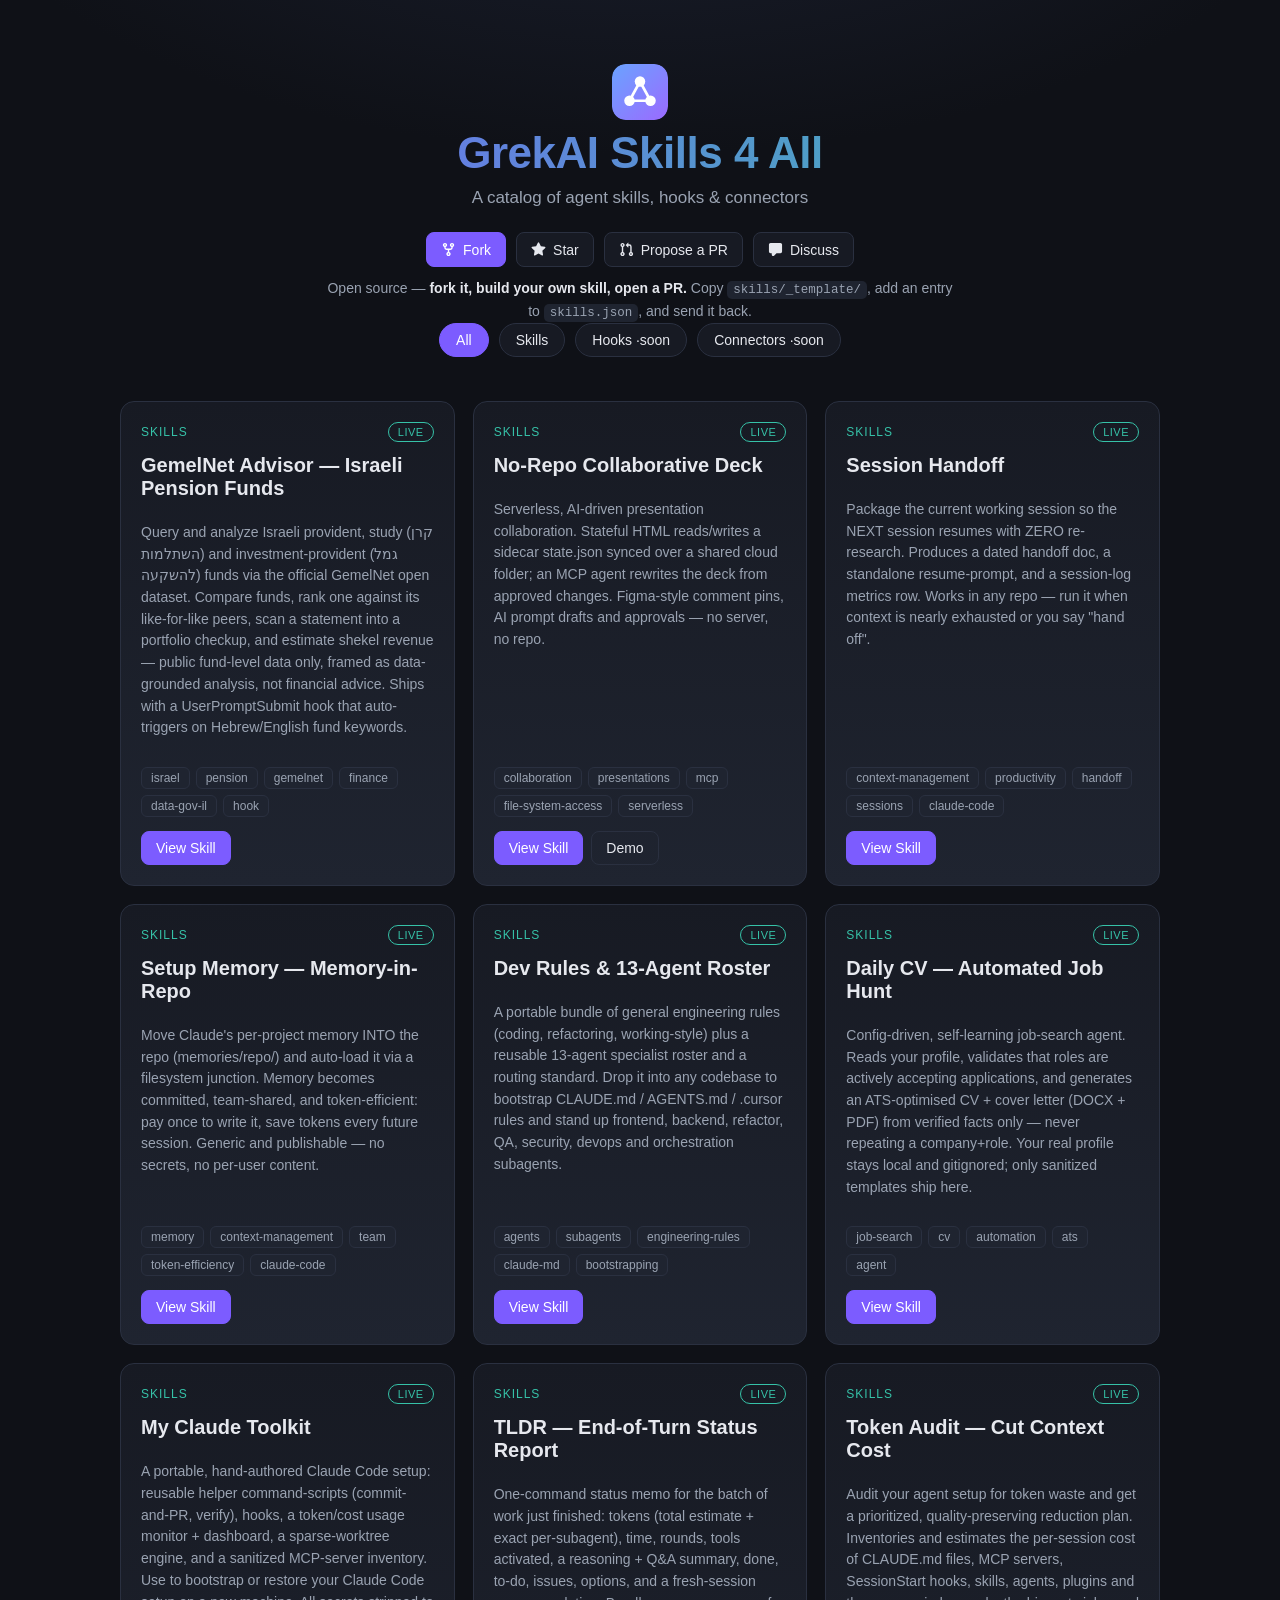
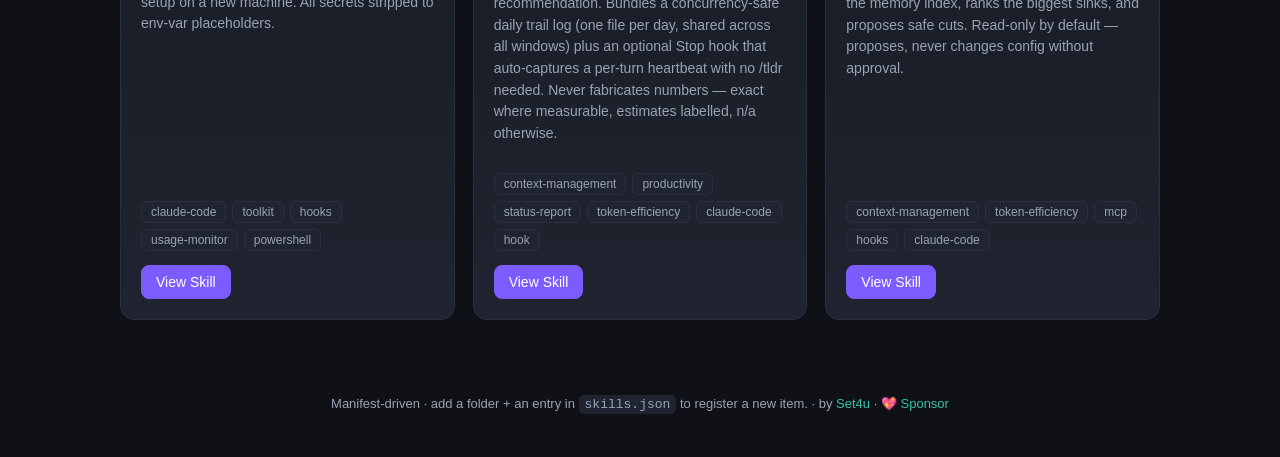
==== index.html @ 6058bbba "Make entire skill cards clickable, not just the button Co-Authored-By: Claude Opus 4.8 <noreply@anth" ====
<!DOCTYPE html>
<html lang="en">
<head>
  <meta charset="UTF-8" />
  <meta name="viewport" content="width=device-width, initial-scale=1.0" />
  <title>GrekAI Skills 4 All</title>
  <meta name="description" content="A catalog of agent skills, hooks & connectors." />
  <link rel="icon" href="./logo.svg" type="image/svg+xml" />
  <link rel="stylesheet" href="./assets/style.css" />
</head>
<body>
  <header class="hero">
    <img class="hero-logo" src="./logo.svg" alt="" width="56" height="56" />
    <h1 id="site-title">GrekAI Skills 4 All</h1>
    <p id="site-tagline" class="tagline">A catalog of agent skills, hooks &amp; connectors</p>
    <div id="community" class="community community--hero"></div>
    <p class="contribute">
      Open source — <strong>fork it, build your own skill, open a PR.</strong>
      Copy <code>skills/_template/</code>, add an entry to <code>skills.json</code>, and send it back.
    </p>
    <nav id="filters" class="filters" aria-label="Categories"></nav>
  </header>

  <main>
    <section id="catalog" class="catalog" aria-live="polite"></section>
    <p id="empty" class="empty" hidden>No items in this category yet.</p>
  </main>

  <footer class="footer">
    <span>Manifest-driven &middot; add a folder + an entry in <code>skills.json</code> to register a new item. &middot; by <a href="https://set4u.biz" target="_blank" rel="noopener">Set4u</a> &middot; <a href="https://set4u.biz" target="_blank" rel="noopener">💖 Sponsor</a></span>
  </footer>

  <script>
    const state = { items: [], categories: [], active: "all" };

    function esc(s) {
      return String(s).replace(/[&<>"']/g, (c) =>
        ({ "&": "&amp;", "<": "&lt;", ">": "&gt;", '"': "&quot;", "'": "&#39;" }[c]));
    }

    // GitHub octicons (16x16) for the contribute actions.
    const ICONS = {
      star: "M8 .25a.75.75 0 0 1 .673.418l1.882 3.815 4.21.612a.75.75 0 0 1 .416 1.279l-3.046 2.97.719 4.192a.751.751 0 0 1-1.088.791L8 12.347l-3.766 1.98a.75.75 0 0 1-1.088-.79l.72-4.194L.818 6.374a.75.75 0 0 1 .416-1.28l4.21-.611L7.327.668A.75.75 0 0 1 8 .25Z",
      fork: "M5 5.372v.878c0 .414.336.75.75.75h4.5a.75.75 0 0 0 .75-.75v-.878a2.25 2.25 0 1 1 1.5 0v.878a2.25 2.25 0 0 1-2.25 2.25h-1.5v2.128a2.251 2.251 0 1 1-1.5 0V8.5h-1.5A2.25 2.25 0 0 1 3.5 6.25v-.878a2.25 2.25 0 1 1 1.5 0ZM5 3.25a.75.75 0 1 0-1.5 0 .75.75 0 0 0 1.5 0Zm6.75.75a.75.75 0 1 0 0-1.5.75.75 0 0 0 0 1.5Zm-3 8.75a.75.75 0 1 0-1.5 0 .75.75 0 0 0 1.5 0Z",
      pr: "M1.5 3.25a2.25 2.25 0 1 1 3 2.122v5.256a2.251 2.251 0 1 1-1.5 0V5.372A2.25 2.25 0 0 1 1.5 3.25Zm5.677-.177L9.573.677A.25.25 0 0 1 10 .854V2.5h1A2.5 2.5 0 0 1 13.5 5v5.628a2.251 2.251 0 1 1-1.5 0V5a1 1 0 0 0-1-1h-1v1.646a.25.25 0 0 1-.427.177L7.177 3.427a.25.25 0 0 1 0-.354ZM3.75 2.5a.75.75 0 1 0 0 1.5.75.75 0 0 0 0-1.5Zm0 9.5a.75.75 0 1 0 0 1.5.75.75 0 0 0 0-1.5Zm8.25.75a.75.75 0 1 0 1.5 0 .75.75 0 0 0-1.5 0Z",
      comment: "M1 2.75C1 1.784 1.784 1 2.75 1h10.5c.966 0 1.75.784 1.75 1.75v7.5A1.75 1.75 0 0 1 13.25 12H9.06l-2.573 2.573a1.458 1.458 0 0 1-2.487-1.03V12H2.75A1.75 1.75 0 0 1 1 10.25Z"
    };
    function ghbtn(href, label, icon, accent) {
      const svg = '<svg viewBox="0 0 16 16" aria-hidden="true"><path d="' + ICONS[icon] + '"/></svg>';
      return '<a class="ghbtn' + (accent ? " ghbtn--accent" : "") + '" href="' + esc(href) +
        '" target="_blank" rel="noopener">' + svg + esc(label) + "</a>";
    }

    function renderCommunity(site) {
      const repo = (site && site.repo) || "https://github.com/Kaidanov/grekai-skills-4all";
      document.getElementById("community").innerHTML = [
        ghbtn(repo + "/fork", "Fork", "fork", true),
        ghbtn(repo, "Star", "star", false),
        ghbtn(repo + "/compare", "Propose a PR", "pr", false),
        ghbtn(repo + "/issues", "Discuss", "comment", false)
      ].join("");
    }

    async function load() {
      const res = await fetch("./skills.json", { cache: "no-cache" });
      const data = await res.json();
      if (data.site) {
        document.getElementById("site-title").textContent = data.site.title || "Catalog";
        document.getElementById("site-tagline").textContent = data.site.tagline || "";
        document.title = data.site.title || document.title;
      }
      renderCommunity(data.site);
      state.categories = data.categories || [];
      state.items = data.items || [];
      renderFilters();
      render();
    }

    function renderFilters() {
      const nav = document.getElementById("filters");
      const cats = [{ id: "all", label: "All" }, ...state.categories];
      nav.innerHTML = "";
      for (const c of cats) {
        const btn = document.createElement("button");
        btn.className = "chip" + (c.id === state.active ? " chip--active" : "");
        btn.textContent = c.label + (c.comingSoon ? " ·soon" : "");
        btn.onclick = () => { state.active = c.id; renderFilters(); render(); };
        nav.appendChild(btn);
      }
    }

    function render() {
      const catalog = document.getElementById("catalog");
      const empty = document.getElementById("empty");
      const items = state.active === "all"
        ? state.items
        : state.items.filter(i => i.category === state.active);
      catalog.innerHTML = "";
      empty.hidden = items.length !== 0;
      for (const item of items) {
        catalog.appendChild(card(item));
      }
    }

    function card(item) {
      const el = document.createElement("article");
      el.className = "card";
      const detailHref = `./skill?id=${encodeURIComponent(item.id)}`;
      // The whole card is a click target; inner links/buttons keep their own behavior.
      el.tabIndex = 0;
      el.setAttribute("role", "link");
      el.setAttribute("aria-label", item.title);
      const go = (ev) => {
        if (ev.target.closest("a, button")) return; // let real links handle themselves
        window.location.href = detailHref;
      };
      el.addEventListener("click", go);
      el.addEventListener("keydown", (ev) => {
        if (ev.key === "Enter" || ev.key === " ") { ev.preventDefault(); window.location.href = detailHref; }
      });
      const tags = (item.tags || []).map(t => `<span class="tag">${t}</span>`).join("");
      // Primary CTA opens the skill's own page; demo (if any) is a secondary link.
      const links = [`<a class="btn" href="${detailHref}">View skill</a>`];
      if (item.links && item.links.demo) {
        links.push(`<a class="btn btn--ghost" href="${item.links.demo}">Demo</a>`);
      }
      const status = item.status ? `<span class="status status--${item.status}">${item.status}</span>` : "";
      el.innerHTML = `
        <div class="card__top">
          <span class="card__cat">${item.category}</span>
          ${status}
        </div>
        <h2 class="card__title"><a class="card__titlelink" href="${detailHref}">${item.title}</a></h2>
        <p class="card__desc">${item.description || ""}</p>
        <div class="tags">${tags}</div>
        <div class="card__links">${links.join("")}</div>`;
      return el;
    }

    load().catch(err => {
      document.getElementById("catalog").innerHTML =
        `<p class="empty">Failed to load catalog: ${err.message}</p>`;
    });
  </script>
</body>
</html>
---- assets/style.css ----
:root {
  --bg: #0f1117;
  --panel: #171a23;
  --panel-2: #1f2430;
  --text: #e6e8ee;
  --muted: #9aa3b2;
  --accent: #7c5cff;
  --accent-2: #36c2a8;
  --border: #2a3040;
  --radius: 14px;
}

* { box-sizing: border-box; }

body {
  margin: 0;
  font-family: -apple-system, BlinkMacSystemFont, "Segoe UI", Roboto, Helvetica, Arial, sans-serif;
  background: radial-gradient(1200px 600px at 50% -10%, #1b2030 0%, var(--bg) 60%);
  color: var(--text);
  min-height: 100vh;
}

.hero {
  text-align: center;
  padding: 64px 20px 28px;
}
.hero h1 {
  margin: 0;
  font-size: clamp(28px, 5vw, 44px);
  letter-spacing: -0.5px;
  background: linear-gradient(90deg, var(--accent), var(--accent-2));
  -webkit-background-clip: text;
  background-clip: text;
  color: transparent;
}
.tagline { color: var(--muted); margin: 10px 0 24px; font-size: 17px; }

.filters { display: flex; gap: 10px; justify-content: center; flex-wrap: wrap; }
.chip {
  background: var(--panel);
  color: var(--text);
  border: 1px solid var(--border);
  padding: 8px 16px;
  border-radius: 999px;
  cursor: pointer;
  font-size: 14px;
  transition: all .15s ease;
}
.chip:hover { border-color: var(--accent); }
.chip--active { background: var(--accent); border-color: var(--accent); color: #fff; }

main { max-width: 1080px; margin: 0 auto; padding: 16px 20px 48px; }

.catalog {
  display: grid;
  grid-template-columns: repeat(auto-fill, minmax(300px, 1fr));
  gap: 18px;
}

.card {
  background: linear-gradient(180deg, var(--panel) 0%, var(--panel-2) 100%);
  border: 1px solid var(--border);
  border-radius: var(--radius);
  padding: 20px;
  display: flex;
  flex-direction: column;
  transition: transform .15s ease, border-color .15s ease;
  cursor: pointer;
}
.card:hover { transform: translateY(-3px); border-color: var(--accent); }
.card:focus-visible { outline: 2px solid var(--accent); outline-offset: 2px; }

.card__top { display: flex; justify-content: space-between; align-items: center; margin-bottom: 8px; }
.card__cat { font-size: 12px; text-transform: uppercase; letter-spacing: 1px; color: var(--accent-2); }
.card__title { font-size: 20px; margin: 4px 0 8px; }
.card__desc { color: var(--muted); font-size: 14px; line-height: 1.55; flex: 1; }

.status {
  font-size: 11px; text-transform: uppercase; letter-spacing: .5px;
  padding: 3px 9px; border-radius: 999px; border: 1px solid var(--border);
}
.status--live { color: var(--accent-2); border-color: var(--accent-2); }

.tags { display: flex; flex-wrap: wrap; gap: 6px; margin: 14px 0; }
.tag { font-size: 12px; color: var(--muted); background: var(--panel-2); border: 1px solid var(--border); padding: 3px 9px; border-radius: 6px; }

.card__titlelink { color: inherit; text-decoration: none; }
.card__titlelink:hover { color: var(--accent); }

.card__links { display: flex; gap: 8px; flex-wrap: wrap; }
.btn {
  text-decoration: none; text-transform: capitalize;
  background: var(--accent); color: #fff;
  padding: 8px 14px; border-radius: 8px; font-size: 14px;
  border: 1px solid var(--accent);
  transition: opacity .15s ease, border-color .15s ease, background .15s ease;
}
.btn:hover { opacity: .88; }
.btn--ghost {
  background: transparent; color: var(--text); border-color: var(--border);
}
.btn--ghost:hover { border-color: var(--accent); opacity: 1; }

/* ---------- Contribute / community bar ---------- */
.community { display: flex; align-items: center; gap: 10px; flex-wrap: wrap; margin: 4px 0 2px; }
.community--hero { justify-content: center; margin: 20px auto 10px; }
.community__label {
  font-size: 11px; text-transform: uppercase; letter-spacing: 1px; color: var(--muted);
}
.ghrow { display: flex; gap: 10px; flex-wrap: wrap; }
.ghbtn {
  display: inline-flex; align-items: center; gap: 7px;
  text-decoration: none; font-size: 14px; line-height: 1;
  background: var(--panel); color: var(--text);
  border: 1px solid var(--border); padding: 9px 14px; border-radius: 8px;
  transition: border-color .15s ease, transform .15s ease, background .15s ease;
}
.ghbtn:hover { border-color: var(--accent); transform: translateY(-1px); }
.ghbtn svg { width: 15px; height: 15px; fill: currentColor; flex: none; }
.ghbtn--accent { background: var(--accent); border-color: var(--accent); color: #fff; }
.ghbtn--accent:hover { border-color: var(--accent); opacity: .9; }

.contribute { text-align: center; color: var(--muted); font-size: 14px; margin: 4px auto 0; max-width: 640px; line-height: 1.6; }
.contribute strong { color: var(--text); }
.contribute code { background: var(--panel-2); padding: 2px 6px; border-radius: 5px; font-size: 12.5px; }

.empty { text-align: center; color: var(--muted); padding: 40px; }

.footer { text-align: center; color: var(--muted); font-size: 13px; padding: 28px 20px 48px; }
.footer code { background: var(--panel-2); padding: 2px 6px; border-radius: 5px; }
.footer a { color: var(--accent-2); text-decoration: none; }
.footer a:hover { text-decoration: underline; }

/* ---------- Skill detail page ---------- */
.hero--detail { padding: 40px 20px 20px; position: relative; }
.hero--detail h1 { font-size: clamp(26px, 4.5vw, 40px); }
.back {
  display: inline-block; color: var(--muted); text-decoration: none;
  font-size: 14px; margin-bottom: 14px;
}
.back:hover { color: var(--accent); }

.detail { max-width: 880px; }
.detail__meta { display: flex; align-items: center; gap: 12px; margin-bottom: 6px; }
.detail__desc { color: var(--text); font-size: 16px; line-height: 1.6; margin: 6px 0 14px; }
.detail__actions { display: flex; gap: 10px; flex-wrap: wrap; margin: 18px 0 8px; }

.panel {
  background: var(--panel);
  border: 1px solid var(--border);
  border-radius: var(--radius);
  padding: 20px 22px;
  margin-top: 22px;
}
.panel > h2 {
  margin: 0 0 12px; font-size: 18px;
  display: flex; align-items: center; gap: 8px;
}
.panel__hint { color: var(--muted); font-size: 14px; margin: 0 0 12px; }
.panel__usage { color: var(--text); font-size: 15px; line-height: 1.65; }
.panel__usage p { margin: 0 0 10px; }

.codeblock { position: relative; }
.codeblock pre {
  background: #0b0e15; border: 1px solid var(--border); border-radius: 10px;
  padding: 16px 18px; overflow-x: auto; margin: 0;
}
.codeblock code {
  font-family: "SF Mono", ui-monospace, "Cascadia Code", Menlo, Consolas, monospace;
  font-size: 13.5px; color: #d6e0ff; white-space: pre;
}
.copy {
  position: absolute; top: 10px; right: 10px;
  background: var(--panel-2); color: var(--text);
  border: 1px solid var(--border); border-radius: 7px;
  padding: 5px 11px; font-size: 12px; cursor: pointer;
  transition: all .15s ease; z-index: 2;
}
.copy:hover { border-color: var(--accent); }
.copy.copied { color: var(--accent-2); border-color: var(--accent-2); }

.alt { margin-top: 14px; }
.alt > summary {
  cursor: pointer; color: var(--muted); font-size: 14px; margin-bottom: 10px;
  list-style: none;
}
.alt > summary:hover { color: var(--accent); }
.alt > summary::before { content: "▸ "; }
.alt[open] > summary::before { content: "▾ "; }

/* ---------- Rendered markdown ---------- */
.markdown { color: var(--text); font-size: 15px; line-height: 1.7; overflow-wrap: anywhere; }
.markdown h1, .markdown h2, .markdown h3, .markdown h4 {
  line-height: 1.3; margin: 1.4em 0 .5em;
}
.markdown h1 { font-size: 26px; }
.markdown h2 { font-size: 21px; border-bottom: 1px solid var(--border); padding-bottom: .3em; }
.markdown h3 { font-size: 17px; }
.markdown p { margin: 0 0 1em; }
.markdown a { color: var(--accent-2); text-decoration: none; }
.markdown a:hover { text-decoration: underline; }
.markdown ul, .markdown ol { padding-left: 1.4em; margin: 0 0 1em; }
.markdown li { margin: .3em 0; }
.markdown code {
  background: var(--panel-2); border: 1px solid var(--border);
  padding: 1px 6px; border-radius: 5px; font-size: 13px;
  font-family: "SF Mono", ui-monospace, "Cascadia Code", Menlo, Consolas, monospace;
}
.markdown pre {
  background: #0b0e15; border: 1px solid var(--border); border-radius: 10px;
  padding: 16px 18px; overflow-x: auto;
}
.markdown pre code { background: none; border: none; padding: 0; color: #d6e0ff; }
.markdown blockquote {
  border-left: 3px solid var(--accent); margin: 0 0 1em; padding: .2em 1em;
  color: var(--muted); background: var(--panel-2); border-radius: 0 8px 8px 0;
}
.markdown img { max-width: 100%; height: auto; border-radius: 8px; }
.markdown table {
  border-collapse: collapse; width: 100%; margin: 0 0 1em; font-size: 14px; display: block; overflow-x: auto;
}
.markdown th, .markdown td { border: 1px solid var(--border); padding: 8px 12px; text-align: left; }
.markdown th { background: var(--panel-2); }
.markdown hr { border: none; border-top: 1px solid var(--border); margin: 1.6em 0; }

.hero-logo{display:block;margin:0 auto 8px;border-radius:14px}
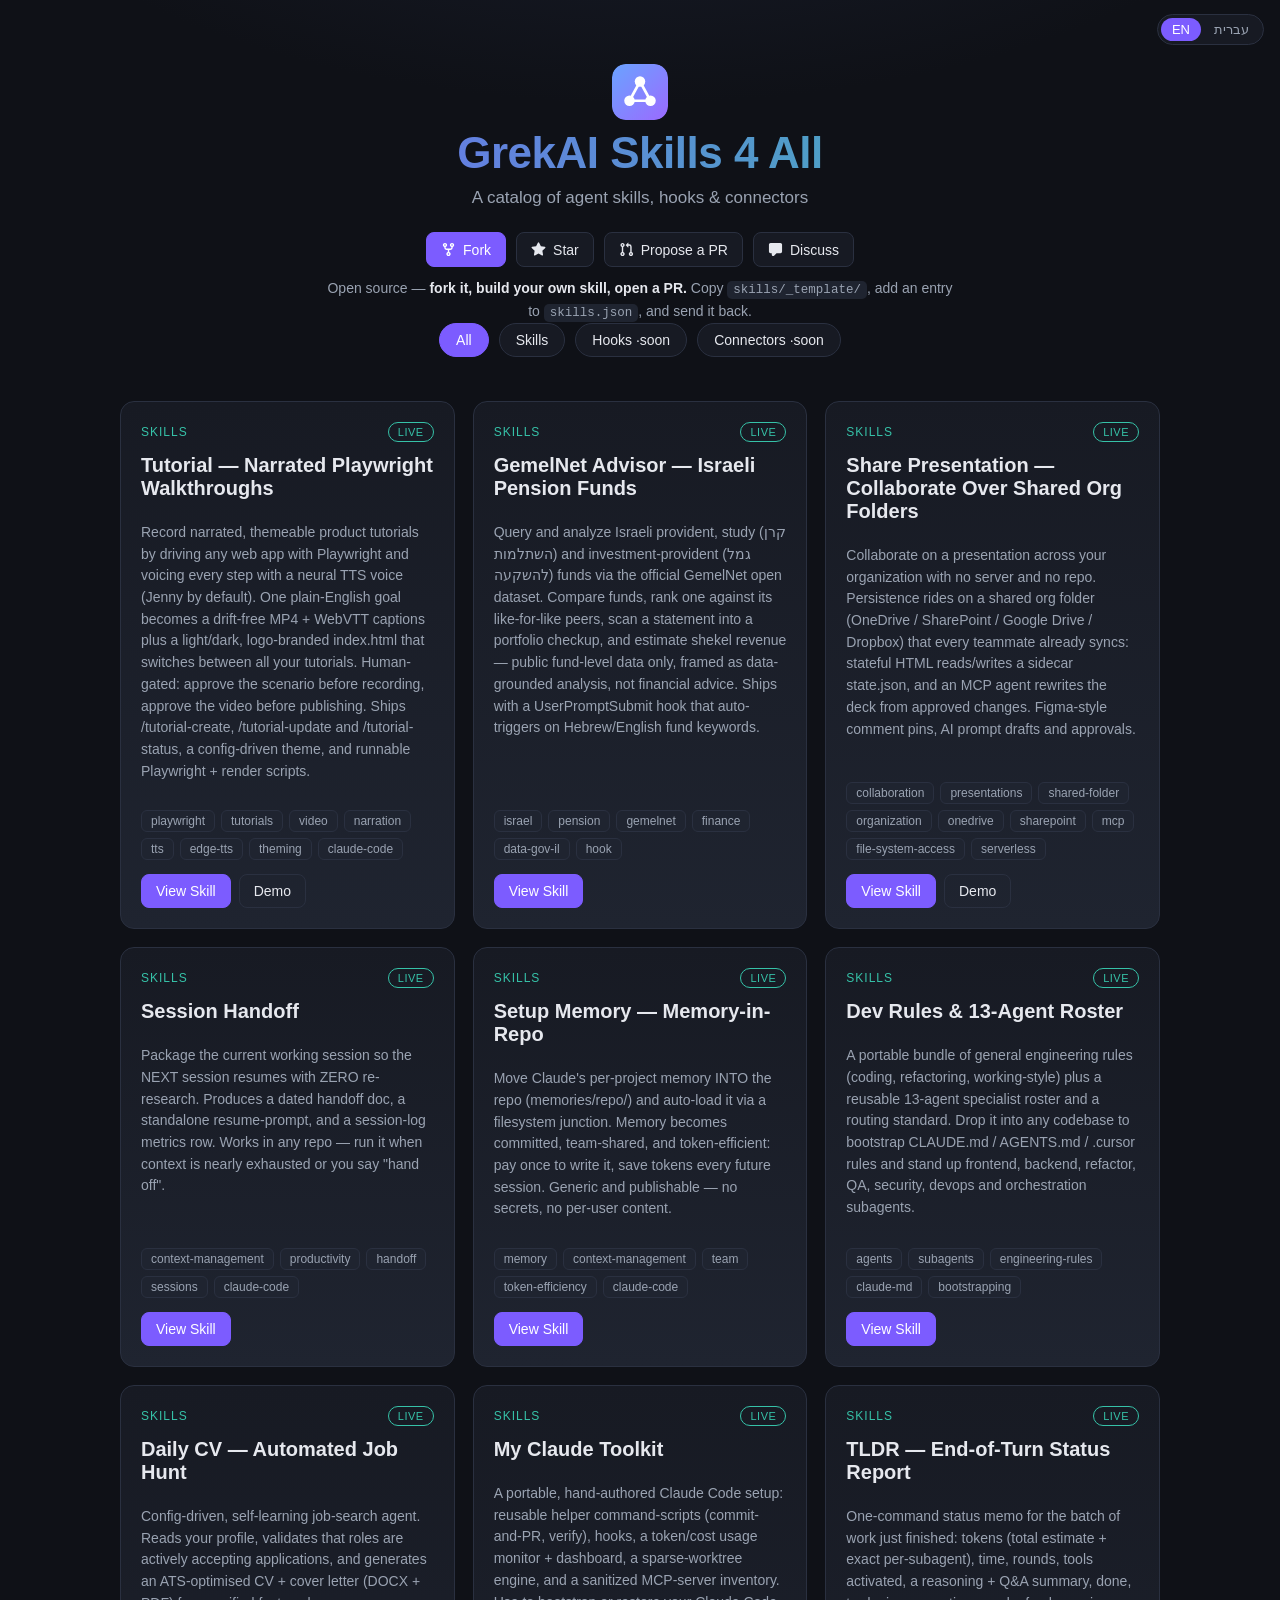
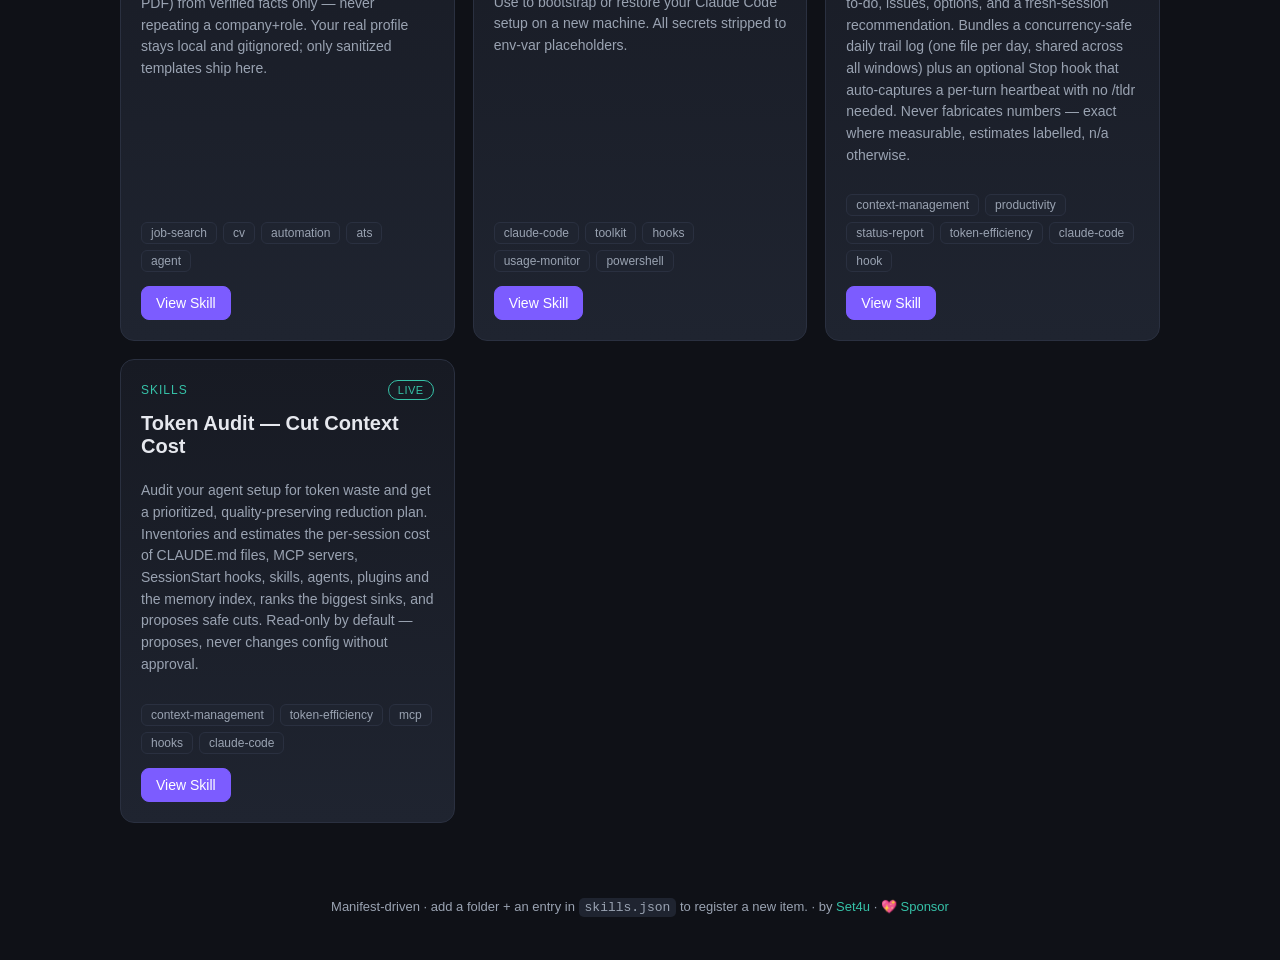
==== commit 40c0c933: "Add EN/HE language support (RTL) and mobile responsiveness - New assets/i18n.js: shared EN/HE dictio" ====
--- a/index.html
+++ b/index.html
@@ -7,14 +7,26 @@
   <meta name="description" content="A catalog of agent skills, hooks & connectors." />
   <link rel="icon" href="./logo.svg" type="image/svg+xml" />
   <link rel="stylesheet" href="./assets/style.css" />
+  <script>
+    // Set direction before paint to avoid an RTL flash.
+    (function () {
+      try {
+        var l = localStorage.getItem("lang") === "he" ? "he" : "en";
+        document.documentElement.lang = l;
+        document.documentElement.dir = l === "he" ? "rtl" : "ltr";
+      } catch (e) {}
+    })();
+  </script>
+  <script src="./assets/i18n.js"></script>
 </head>
 <body>
   <header class="hero">
+    <div id="lang-switch" class="langswitch" aria-label="Language"></div>
     <img class="hero-logo" src="./logo.svg" alt="" width="56" height="56" />
     <h1 id="site-title">GrekAI Skills 4 All</h1>
     <p id="site-tagline" class="tagline">A catalog of agent skills, hooks &amp; connectors</p>
     <div id="community" class="community community--hero"></div>
-    <p class="contribute">
+    <p class="contribute" data-i18n-html="contributeHtml">
       Open source — <strong>fork it, build your own skill, open a PR.</strong>
       Copy <code>skills/_template/</code>, add an entry to <code>skills.json</code>, and send it back.
     </p>
@@ -23,11 +35,11 @@
 
   <main>
     <section id="catalog" class="catalog" aria-live="polite"></section>
-    <p id="empty" class="empty" hidden>No items in this category yet.</p>
+    <p id="empty" class="empty" hidden data-i18n="emptyCat">No items in this category yet.</p>
   </main>
 
   <footer class="footer">
-    <span>Manifest-driven &middot; add a folder + an entry in <code>skills.json</code> to register a new item. &middot; by <a href="https://set4u.biz" target="_blank" rel="noopener">Set4u</a> &middot; <a href="https://set4u.biz" target="_blank" rel="noopener">💖 Sponsor</a></span>
+    <span data-i18n-html="footerCatalogHtml">Manifest-driven &middot; add a folder + an entry in <code>skills.json</code> to register a new item. &middot; by <a href="https://set4u.biz" target="_blank" rel="noopener">Set4u</a> &middot; <a href="https://set4u.biz" target="_blank" rel="noopener">💖 Sponsor</a></span>
   </footer>
 
   <script>
@@ -54,10 +66,10 @@
     function renderCommunity(site) {
       const repo = (site && site.repo) || "https://github.com/Kaidanov/grekai-skills-4all";
       document.getElementById("community").innerHTML = [
-        ghbtn(repo + "/fork", "Fork", "fork", true),
-        ghbtn(repo, "Star", "star", false),
-        ghbtn(repo + "/compare", "Propose a PR", "pr", false),
-        ghbtn(repo + "/issues", "Discuss", "comment", false)
+        ghbtn(repo + "/fork", I18N.t("fork"), "fork", true),
+        ghbtn(repo, I18N.t("star"), "star", false),
+        ghbtn(repo + "/compare", I18N.t("proposePr"), "pr", false),
+        ghbtn(repo + "/issues", I18N.t("discuss"), "comment", false)
       ].join("");
     }
 
@@ -66,7 +78,7 @@
       const data = await res.json();
       if (data.site) {
         document.getElementById("site-title").textContent = data.site.title || "Catalog";
-        document.getElementById("site-tagline").textContent = data.site.tagline || "";
+        document.getElementById("site-tagline").textContent = I18N.loc(data.site, "tagline");
         document.title = data.site.title || document.title;
       }
       renderCommunity(data.site);
@@ -78,12 +90,13 @@
 
     function renderFilters() {
       const nav = document.getElementById("filters");
-      const cats = [{ id: "all", label: "All" }, ...state.categories];
+      const cats = [{ id: "all", label: I18N.t("filterAll") }, ...state.categories];
       nav.innerHTML = "";
       for (const c of cats) {
         const btn = document.createElement("button");
         btn.className = "chip" + (c.id === state.active ? " chip--active" : "");
-        btn.textContent = c.label + (c.comingSoon ? " ·soon" : "");
+        const label = c.id === "all" ? c.label : I18N.loc(c, "label");
+        btn.textContent = label + (c.comingSoon ? " ·" + I18N.t("soonSuffix") : "");
         btn.onclick = () => { state.active = c.id; renderFilters(); render(); };
         nav.appendChild(btn);
       }
@@ -106,10 +119,12 @@
       const el = document.createElement("article");
       el.className = "card";
       const detailHref = `./skill?id=${encodeURIComponent(item.id)}`;
+      const title = I18N.loc(item, "title");
+      const desc = I18N.loc(item, "description");
       // The whole card is a click target; inner links/buttons keep their own behavior.
       el.tabIndex = 0;
       el.setAttribute("role", "link");
-      el.setAttribute("aria-label", item.title);
+      el.setAttribute("aria-label", title);
       const go = (ev) => {
         if (ev.target.closest("a, button")) return; // let real links handle themselves
         window.location.href = detailHref;
@@ -120,9 +135,9 @@
       });
       const tags = (item.tags || []).map(t => `<span class="tag">${t}</span>`).join("");
       // Primary CTA opens the skill's own page; demo (if any) is a secondary link.
-      const links = [`<a class="btn" href="${detailHref}">View skill</a>`];
+      const links = [`<a class="btn" href="${detailHref}">${I18N.t("viewSkill")}</a>`];
       if (item.links && item.links.demo) {
-        links.push(`<a class="btn btn--ghost" href="${item.links.demo}">Demo</a>`);
+        links.push(`<a class="btn btn--ghost" href="${item.links.demo}">${I18N.t("demo")}</a>`);
       }
       const status = item.status ? `<span class="status status--${item.status}">${item.status}</span>` : "";
       el.innerHTML = `
@@ -130,8 +145,8 @@
           <span class="card__cat">${item.category}</span>
           ${status}
         </div>
-        <h2 class="card__title"><a class="card__titlelink" href="${detailHref}">${item.title}</a></h2>
-        <p class="card__desc">${item.description || ""}</p>
+        <h2 class="card__title"><a class="card__titlelink" href="${detailHref}">${title}</a></h2>
+        <p class="card__desc">${desc}</p>
         <div class="tags">${tags}</div>
         <div class="card__links">${links.join("")}</div>`;
       return el;
--- a/assets/style.css
+++ b/assets/style.css
@@ -23,6 +23,7 @@
 .hero {
   text-align: center;
   padding: 64px 20px 28px;
+  position: relative;
 }
 .hero h1 {
   margin: 0;
@@ -53,7 +54,8 @@
 
 .catalog {
   display: grid;
-  grid-template-columns: repeat(auto-fill, minmax(300px, 1fr));
+  /* min(280px, 100%) keeps cards from overflowing narrow phones */
+  grid-template-columns: repeat(auto-fill, minmax(min(280px, 100%), 1fr));
   gap: 18px;
 }
 
@@ -170,7 +172,7 @@
   font-size: 13.5px; color: #d6e0ff; white-space: pre;
 }
 .copy {
-  position: absolute; top: 10px; right: 10px;
+  position: absolute; top: 10px; inset-inline-end: 10px;
   background: var(--panel-2); color: var(--text);
   border: 1px solid var(--border); border-radius: 7px;
   padding: 5px 11px; font-size: 12px; cursor: pointer;
@@ -224,3 +226,60 @@
 .markdown hr { border: none; border-top: 1px solid var(--border); margin: 1.6em 0; }
 
 .hero-logo{display:block;margin:0 auto 8px;border-radius:14px}
+
+/* ---------- Language switch ---------- */
+.langswitch {
+  position: absolute; top: 14px; inset-inline-end: 16px;
+  display: inline-flex; gap: 2px; z-index: 5;
+  background: var(--panel); border: 1px solid var(--border);
+  border-radius: 999px; padding: 3px;
+}
+.langbtn {
+  background: transparent; color: var(--muted); border: none;
+  border-radius: 999px; padding: 5px 11px; font-size: 13px; line-height: 1;
+  cursor: pointer; transition: background .15s ease, color .15s ease;
+}
+.langbtn:hover { color: var(--text); }
+.langbtn--active { background: var(--accent); color: #fff; }
+
+/* ---------- RTL (Hebrew) ---------- */
+[dir="rtl"] .markdown { text-align: right; }
+[dir="rtl"] .markdown ul, [dir="rtl"] .markdown ol { padding-left: 0; padding-right: 1.4em; }
+[dir="rtl"] .markdown blockquote {
+  border-left: none; border-right: 3px solid var(--accent);
+  border-radius: 8px 0 0 8px;
+}
+[dir="rtl"] .markdown th, [dir="rtl"] .markdown td { text-align: right; }
+/* Code / commands stay left-to-right regardless of UI direction */
+[dir="rtl"] .codeblock pre, [dir="rtl"] .markdown pre { direction: ltr; text-align: left; }
+[dir="rtl"] .codeblock code, [dir="rtl"] .markdown code { unicode-bidi: isolate; }
+
+/* ---------- Responsive ---------- */
+@media (max-width: 720px) {
+  .hero { padding: 54px 16px 22px; }
+  .hero--detail { padding: 30px 16px 16px; }
+  main { padding: 14px 16px 40px; }
+}
+@media (max-width: 560px) {
+  .hero { padding: 56px 14px 18px; }
+  .tagline { font-size: 15px; margin: 8px 0 18px; }
+  .catalog { grid-template-columns: 1fr; gap: 14px; }
+  .card { padding: 16px; }
+  .panel { padding: 16px; margin-top: 16px; }
+  .contribute { font-size: 13px; }
+  .community--hero { gap: 8px; margin: 16px auto 8px; }
+  .ghbtn { padding: 8px 12px; font-size: 13px; }
+  .chip { padding: 7px 14px; }
+  /* Comfortable tap targets, full-width primary actions */
+  .card__links .btn, .detail__actions .btn { flex: 1 1 auto; text-align: center; padding: 10px 14px; }
+  .markdown { font-size: 14.5px; }
+  .markdown h1 { font-size: 22px; }
+  .markdown h2 { font-size: 19px; }
+  .codeblock pre, .markdown pre { padding: 12px; }
+  .copy { top: 8px; inset-inline-end: 8px; padding: 4px 9px; }
+  .footer { padding: 24px 16px 40px; }
+}
+@media (max-width: 380px) {
+  .hero h1 { font-size: 25px; }
+  .langswitch { top: 10px; inset-inline-end: 12px; }
+}
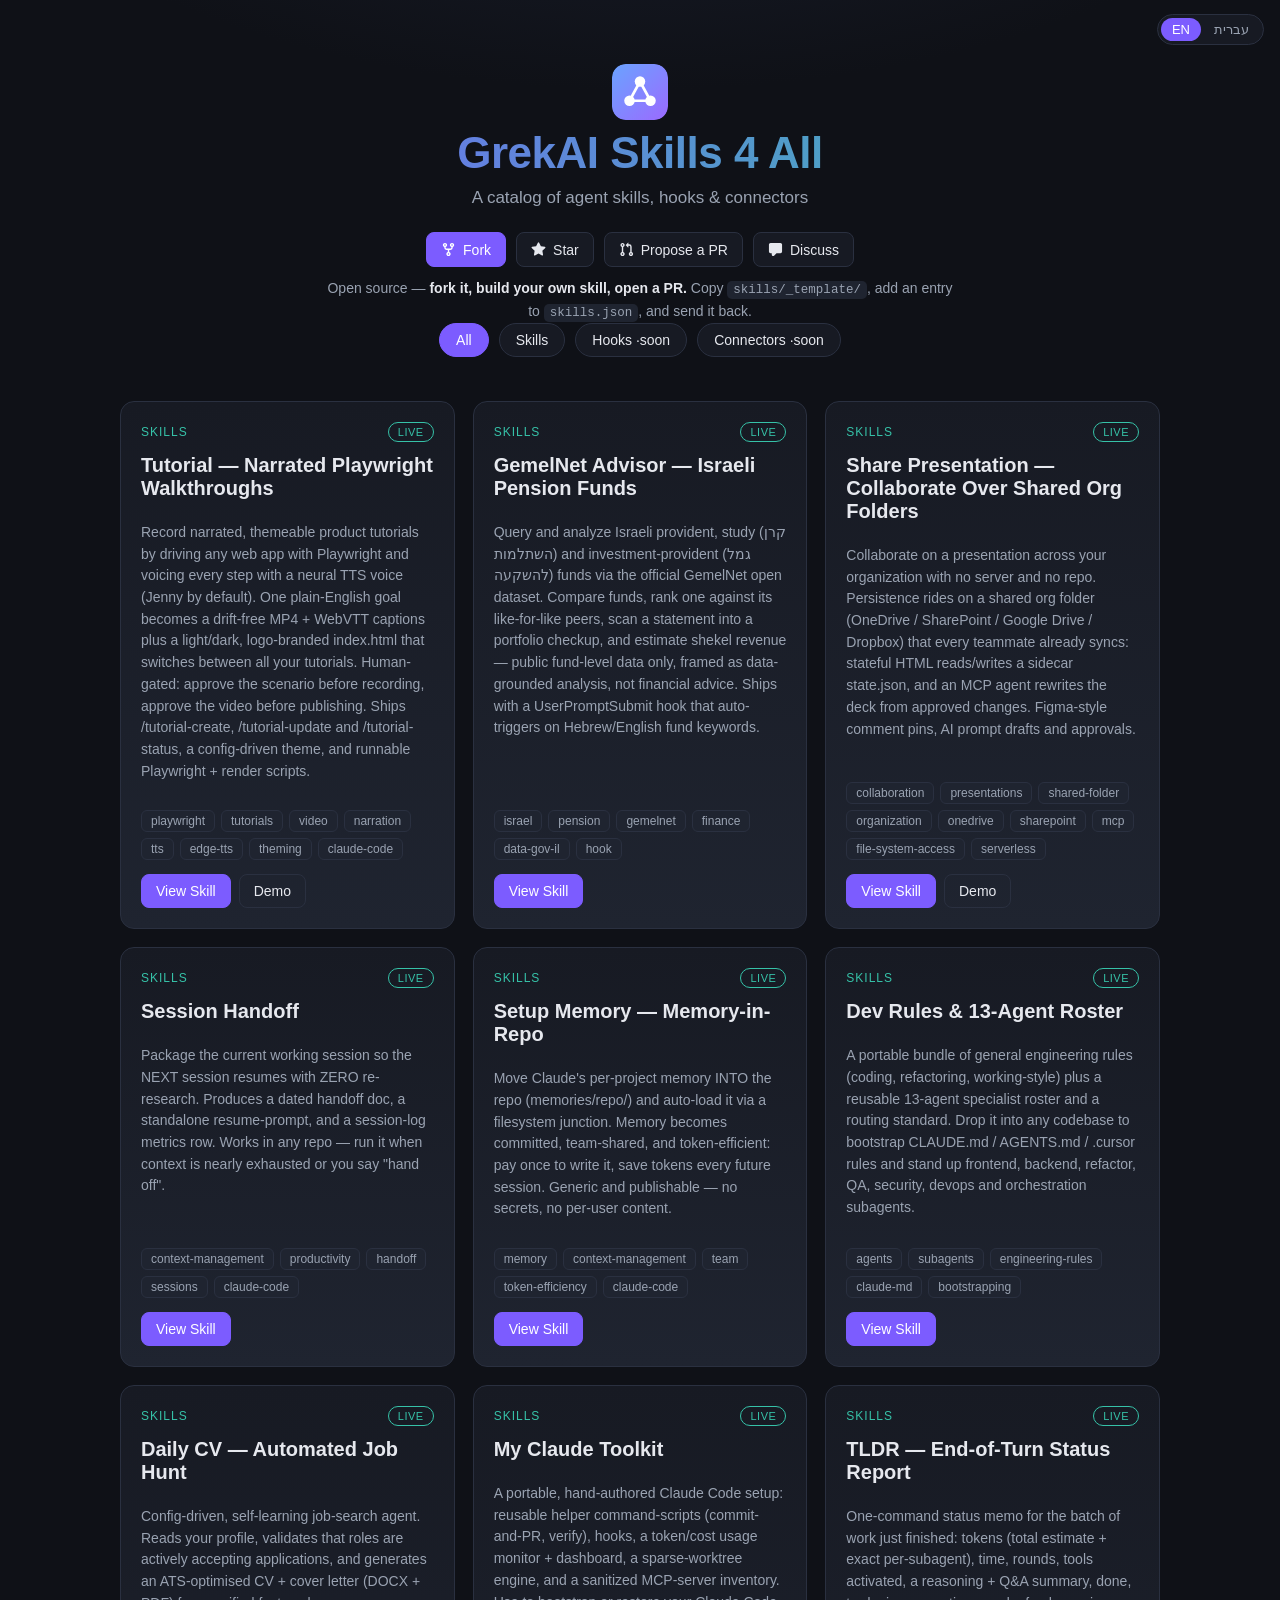
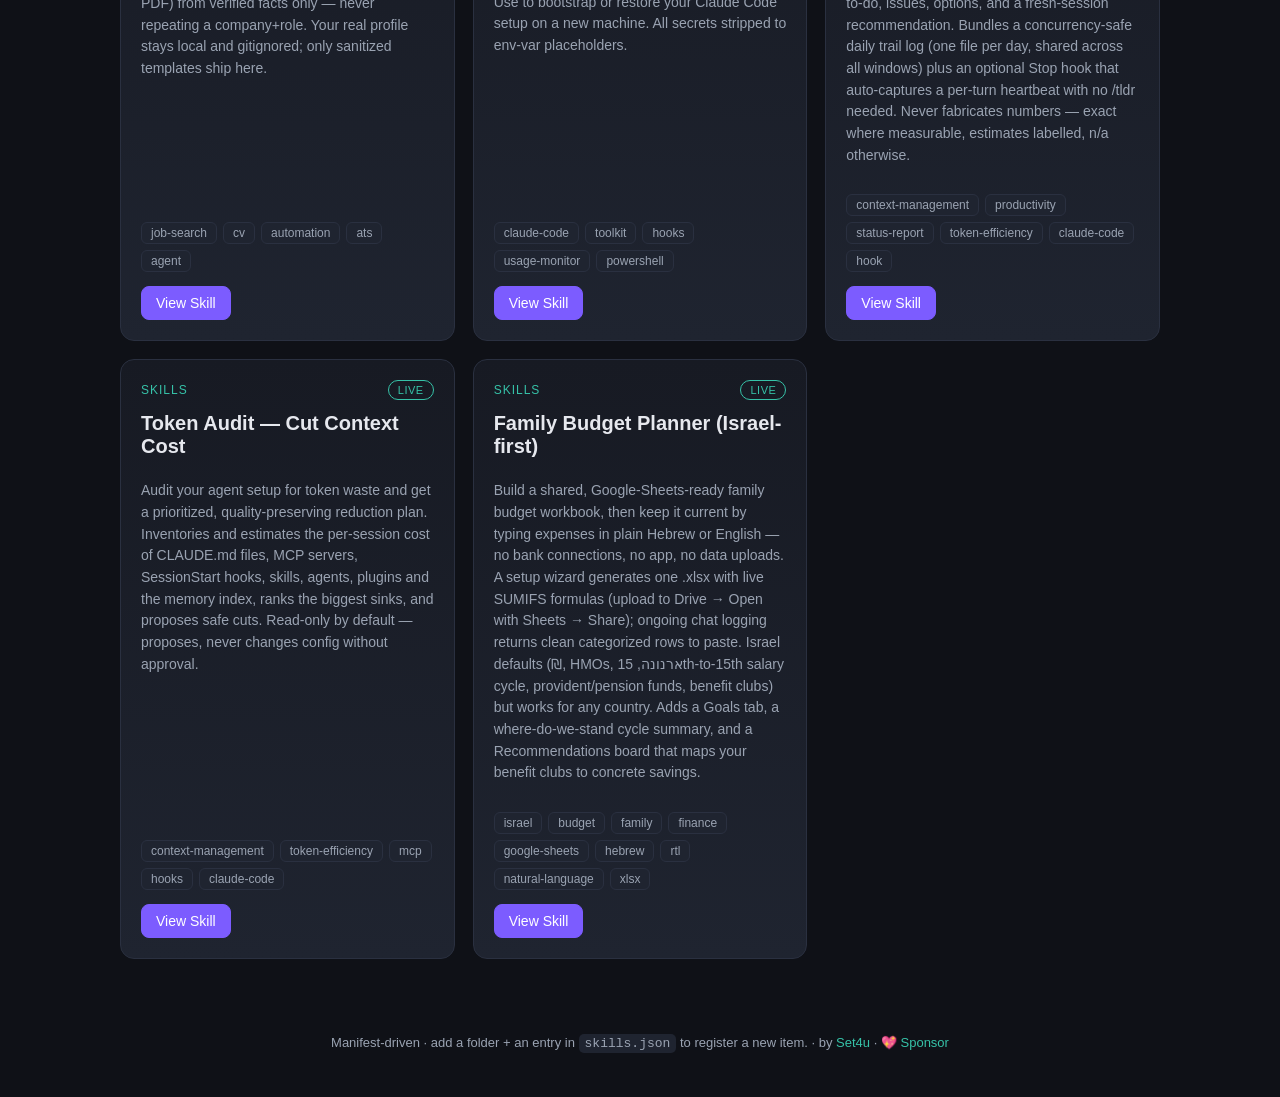
==== commit 2369e130: "i18n: translate card category + status badges; fix bidi for English content - Card category label an" ====
--- a/index.html
+++ b/index.html
@@ -115,6 +115,11 @@
       }
     }
 
+    function catLabel(id) {
+      const c = state.categories.find((c) => c.id === id);
+      return c ? I18N.loc(c, "label") : id;
+    }
+
     function card(item) {
       const el = document.createElement("article");
       el.className = "card";
@@ -139,14 +144,14 @@
       if (item.links && item.links.demo) {
         links.push(`<a class="btn btn--ghost" href="${item.links.demo}">${I18N.t("demo")}</a>`);
       }
-      const status = item.status ? `<span class="status status--${item.status}">${item.status}</span>` : "";
+      const status = item.status ? `<span class="status status--${item.status}">${I18N.status(item.status)}</span>` : "";
       el.innerHTML = `
         <div class="card__top">
-          <span class="card__cat">${item.category}</span>
+          <span class="card__cat">${catLabel(item.category)}</span>
           ${status}
         </div>
-        <h2 class="card__title"><a class="card__titlelink" href="${detailHref}">${title}</a></h2>
-        <p class="card__desc">${desc}</p>
+        <h2 class="card__title"><a class="card__titlelink" dir="auto" href="${detailHref}">${title}</a></h2>
+        <p class="card__desc" dir="auto">${desc}</p>
         <div class="tags">${tags}</div>
         <div class="card__links">${links.join("")}</div>`;
       return el;
--- a/assets/style.css
+++ b/assets/style.css
@@ -243,16 +243,18 @@
 .langbtn--active { background: var(--accent); color: #fff; }
 
 /* ---------- RTL (Hebrew) ---------- */
-[dir="rtl"] .markdown { text-align: right; }
-[dir="rtl"] .markdown ul, [dir="rtl"] .markdown ol { padding-left: 0; padding-right: 1.4em; }
-[dir="rtl"] .markdown blockquote {
+/* Markdown follows its own content direction (dir="auto"): an English README
+   stays LTR even in Hebrew mode, a Hebrew one mirrors. */
+.markdown:dir(rtl) { text-align: right; }
+.markdown:dir(rtl) ul, .markdown:dir(rtl) ol { padding-left: 0; padding-right: 1.4em; }
+.markdown:dir(rtl) blockquote {
   border-left: none; border-right: 3px solid var(--accent);
   border-radius: 8px 0 0 8px;
 }
-[dir="rtl"] .markdown th, [dir="rtl"] .markdown td { text-align: right; }
-/* Code / commands stay left-to-right regardless of UI direction */
-[dir="rtl"] .codeblock pre, [dir="rtl"] .markdown pre { direction: ltr; text-align: left; }
-[dir="rtl"] .codeblock code, [dir="rtl"] .markdown code { unicode-bidi: isolate; }
+.markdown:dir(rtl) th, .markdown:dir(rtl) td { text-align: right; }
+/* Code / commands always read left-to-right */
+[dir="rtl"] .codeblock pre, .markdown pre { direction: ltr; text-align: left; }
+[dir="rtl"] .codeblock code, .markdown code { unicode-bidi: isolate; }
 
 /* ---------- Responsive ---------- */
 @media (max-width: 720px) {
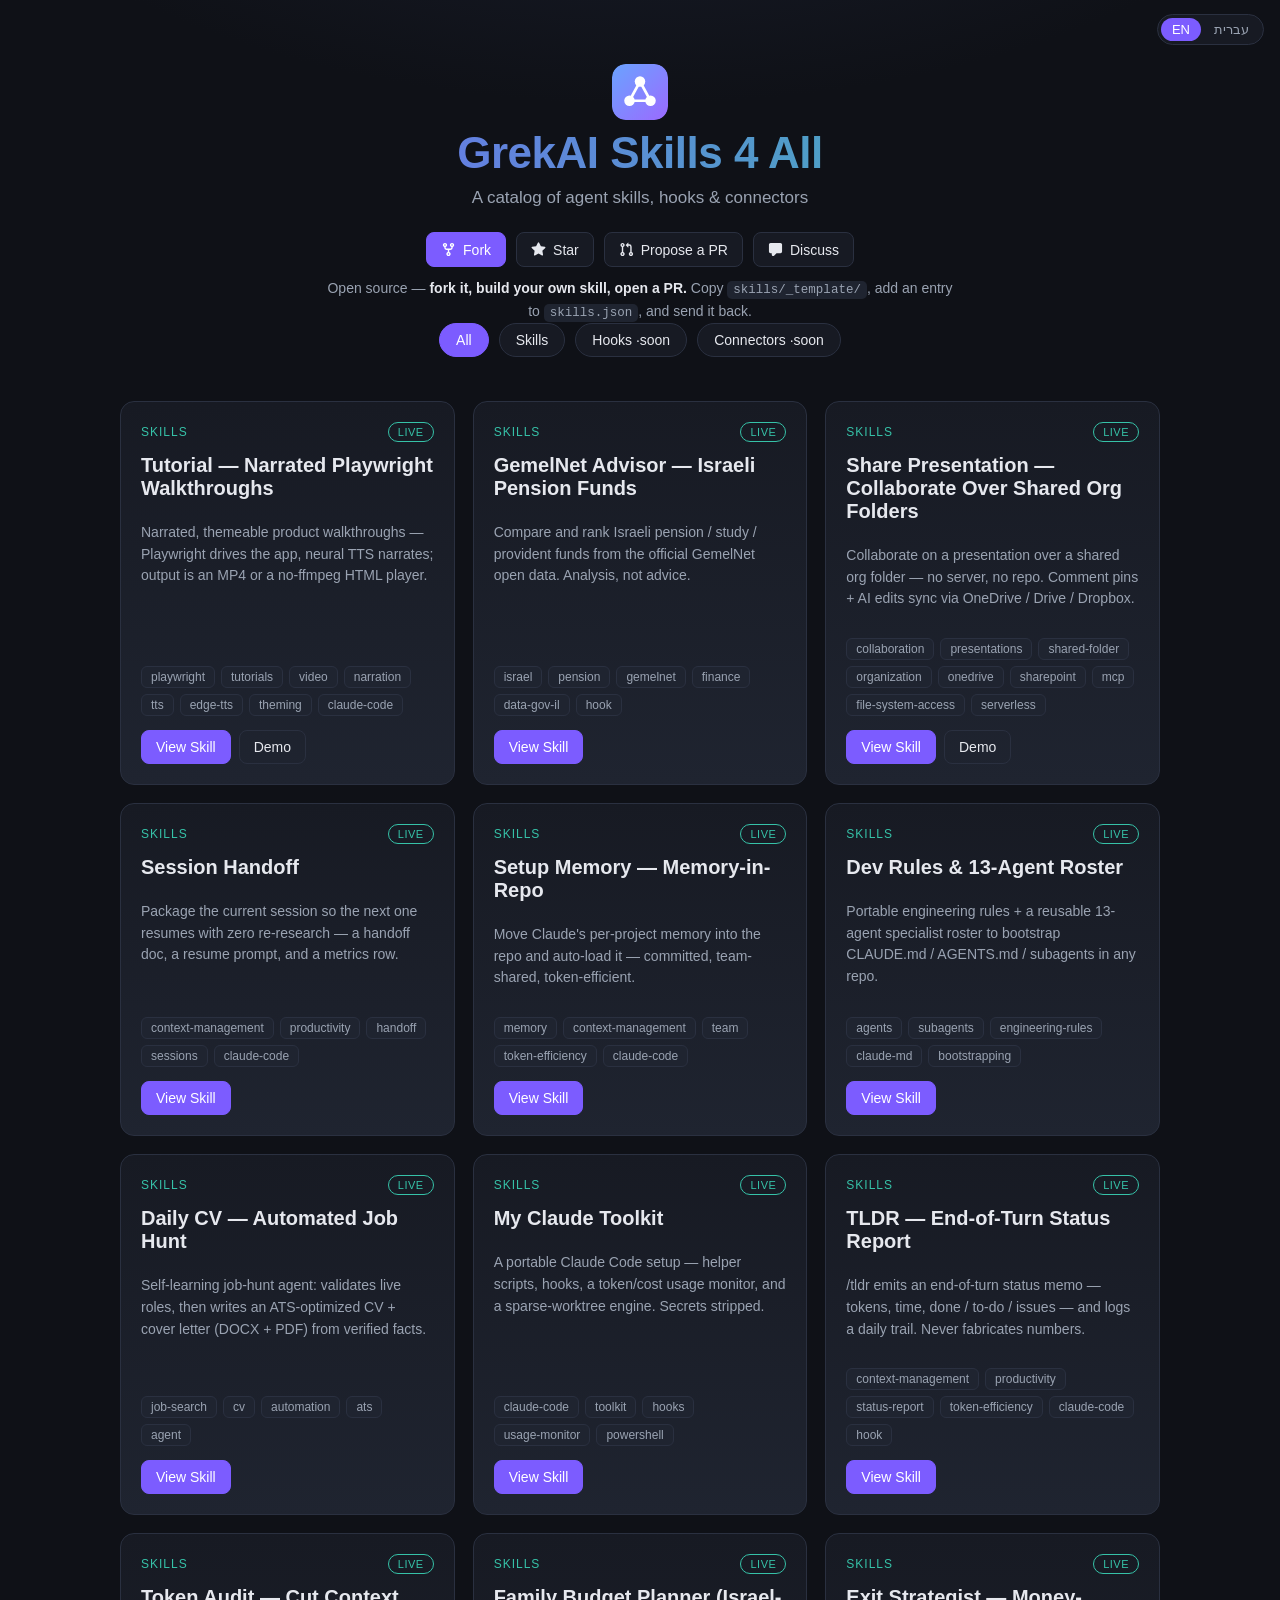
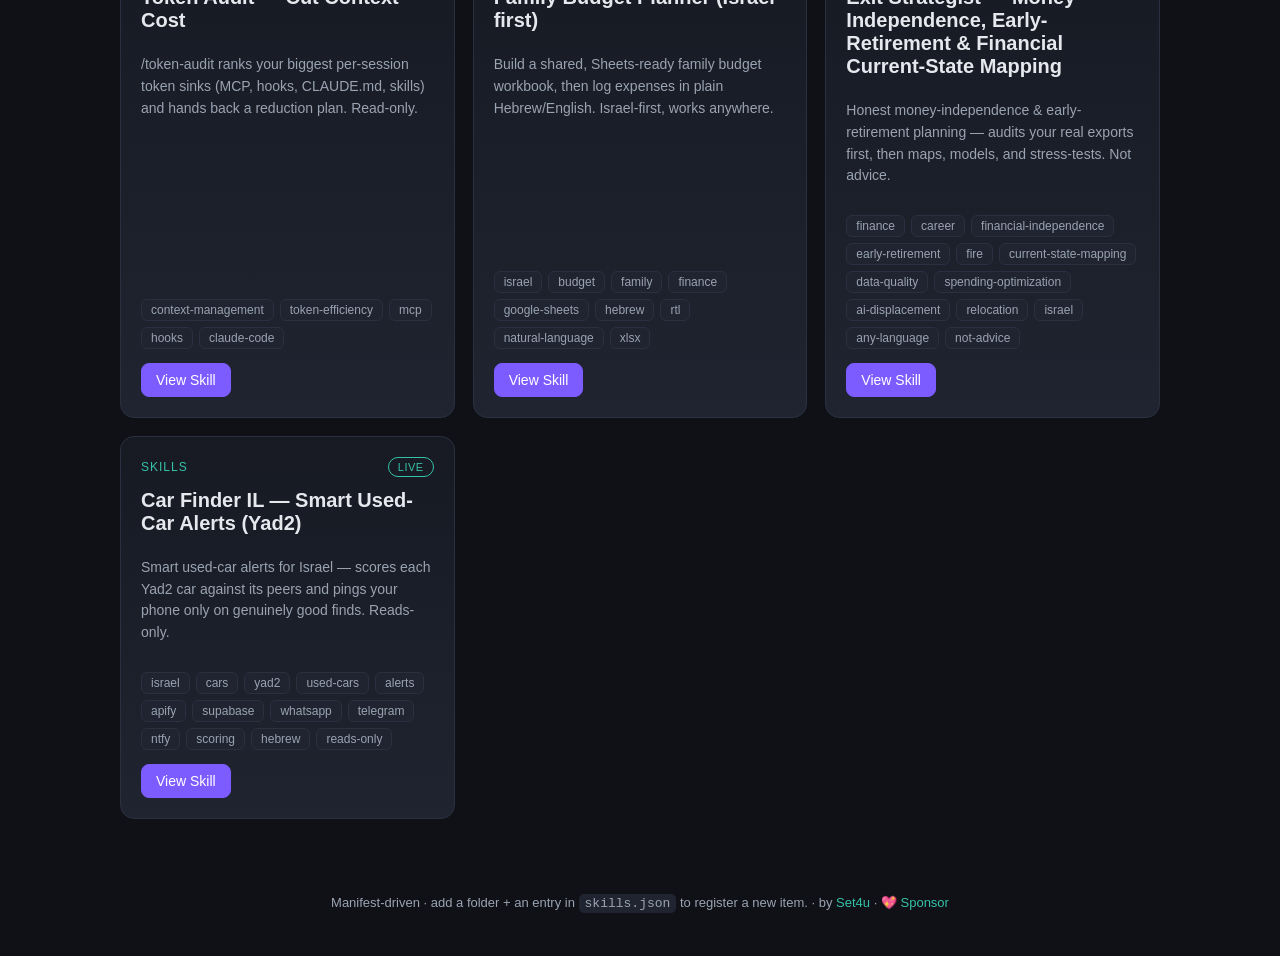
==== commit 6aac806b: "site: show a short summary on catalog cards (EN/HE) Catalog list cards rendered the full trigger 'de" ====
--- a/index.html
+++ b/index.html
@@ -125,7 +125,8 @@
       el.className = "card";
       const detailHref = `./skill?id=${encodeURIComponent(item.id)}`;
       const title = I18N.loc(item, "title");
-      const desc = I18N.loc(item, "description");
+      // Catalog cards show a short summary; fall back to the full description.
+      const desc = I18N.loc(item, "summary") || I18N.loc(item, "description");
       // The whole card is a click target; inner links/buttons keep their own behavior.
       el.tabIndex = 0;
       el.setAttribute("role", "link");
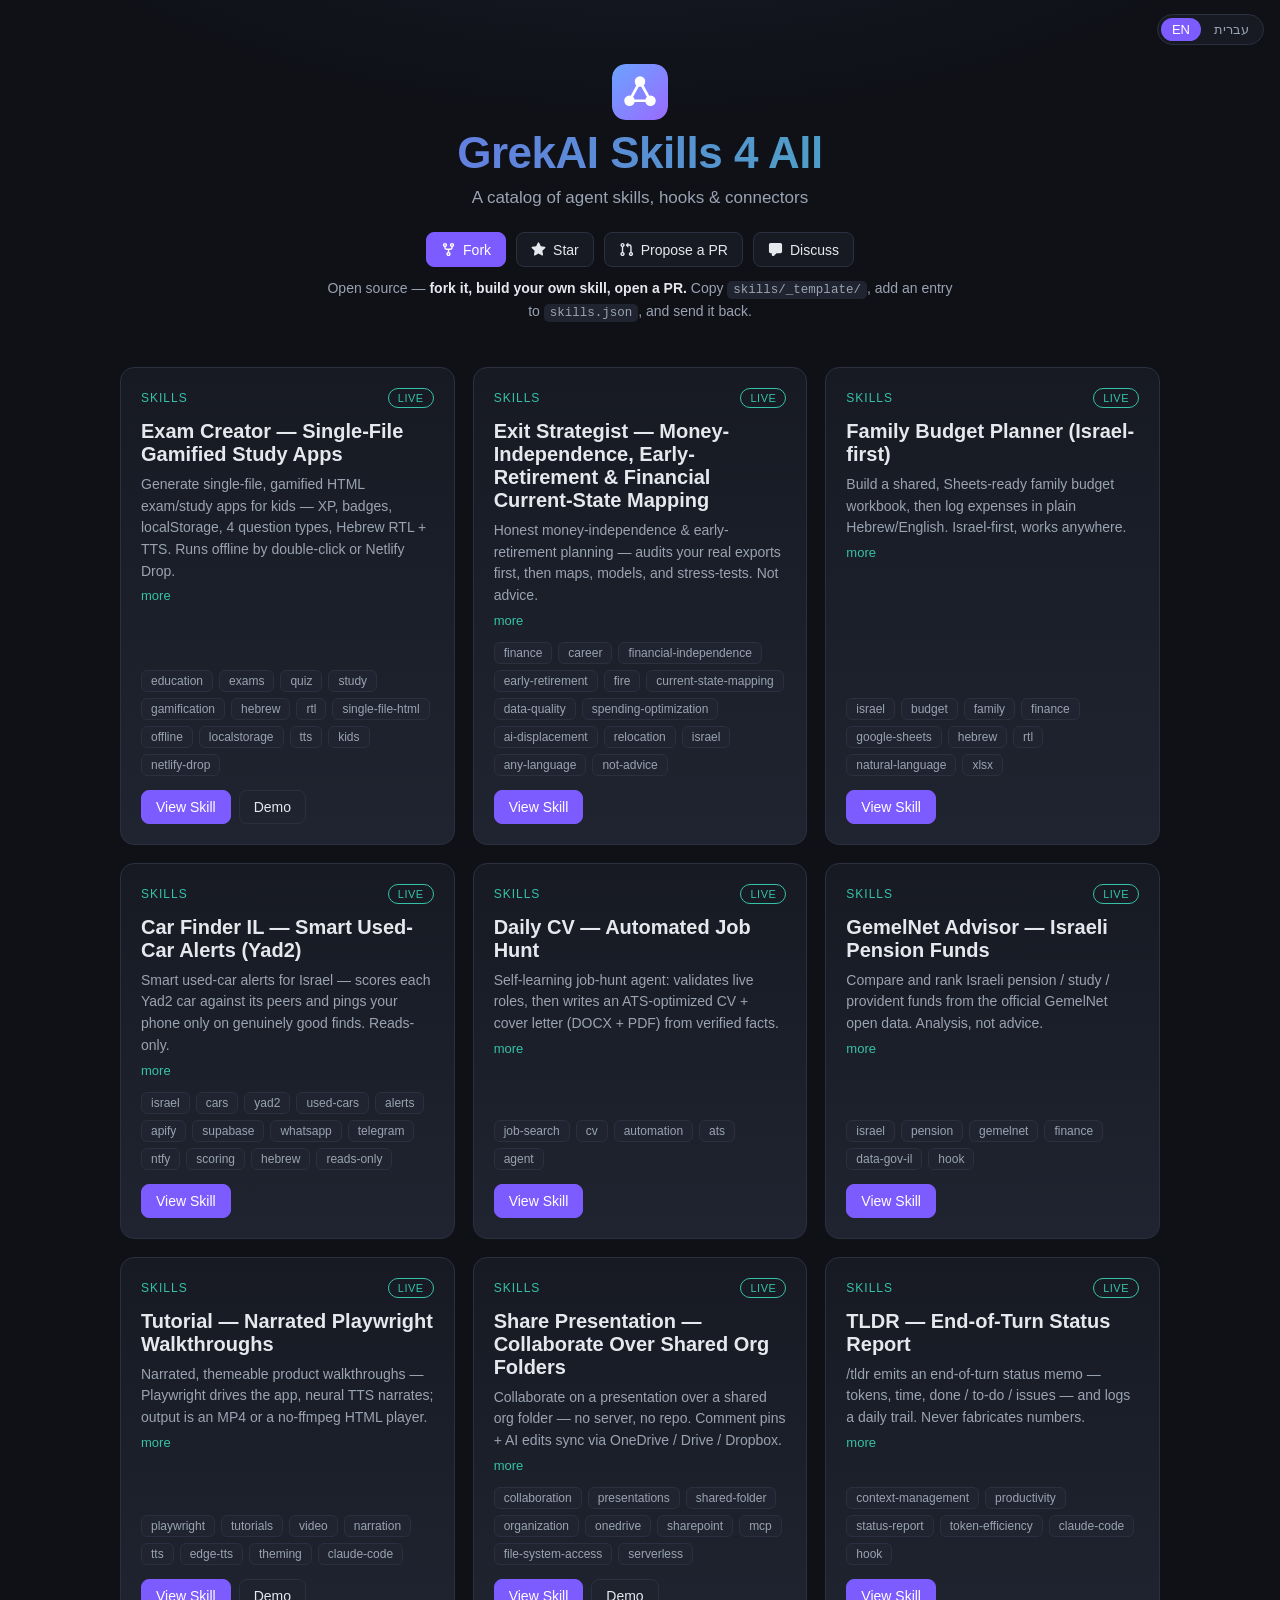
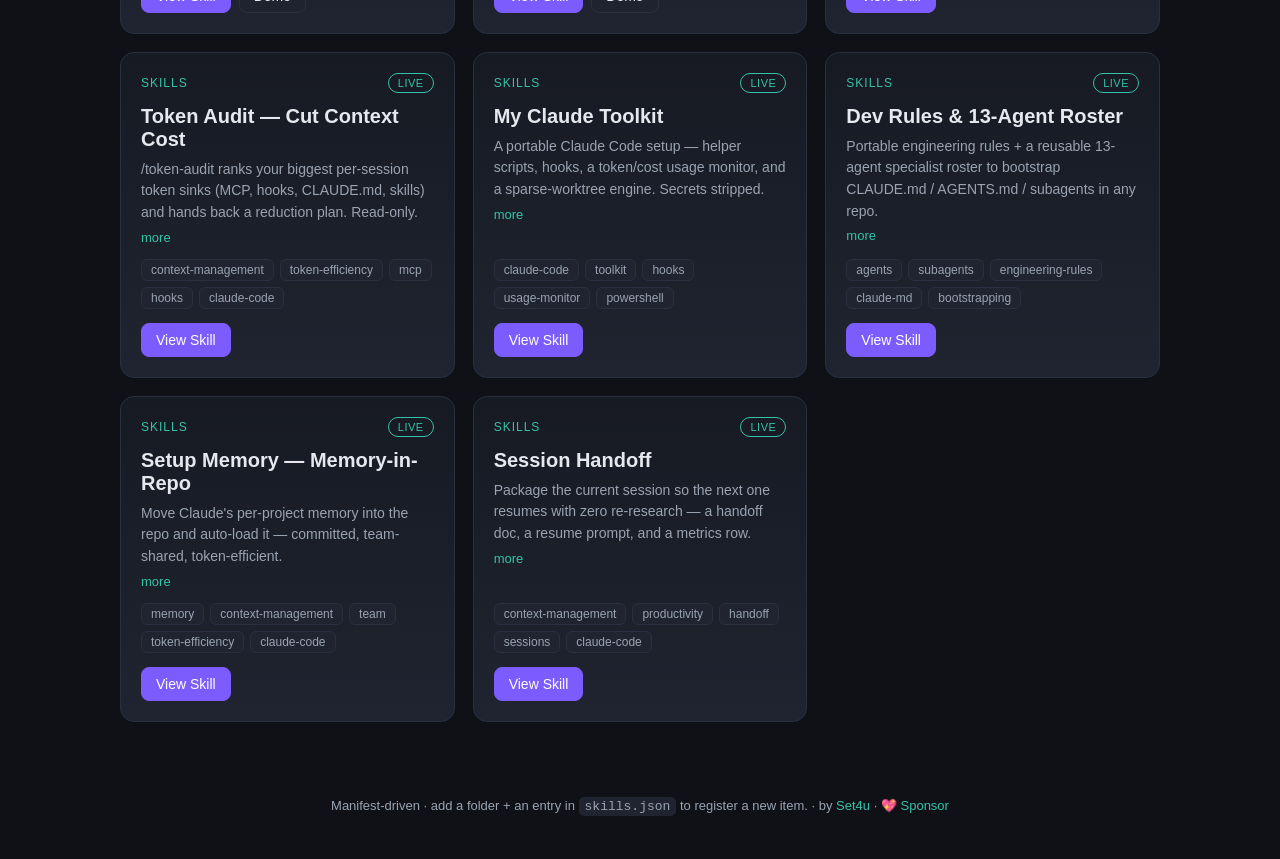
==== commit d15b9032: "feat(site): reorder catalog by viral potential, add desc toggle, drop dead filters - Reorder skills." ====
--- a/index.html
+++ b/index.html
@@ -90,8 +90,12 @@
 
     function renderFilters() {
       const nav = document.getElementById("filters");
+      nav.innerHTML = "";
+      // With a single category the "All / Skills" chips are redundant — hide the
+      // whole filter bar until a second category exists (it returns automatically).
+      if (state.categories.length < 2) { nav.hidden = true; return; }
+      nav.hidden = false;
       const cats = [{ id: "all", label: I18N.t("filterAll") }, ...state.categories];
-      nav.innerHTML = "";
       for (const c of cats) {
         const btn = document.createElement("button");
         btn.className = "chip" + (c.id === state.active ? " chip--active" : "");
@@ -125,8 +129,12 @@
       el.className = "card";
       const detailHref = `./skill?id=${encodeURIComponent(item.id)}`;
       const title = I18N.loc(item, "title");
-      // Catalog cards show a short summary; fall back to the full description.
-      const desc = I18N.loc(item, "summary") || I18N.loc(item, "description");
+      // Catalog cards show a short summary; a "more/less" toggle reveals the full
+      // description in place (works on desktop and mobile alike).
+      const full = I18N.loc(item, "description");
+      const short = I18N.loc(item, "summary") || full;
+      const hasToggle = !!full && !!short && full !== short;
+      const desc = short;
       // The whole card is a click target; inner links/buttons keep their own behavior.
       el.tabIndex = 0;
       el.setAttribute("role", "link");
@@ -146,15 +154,34 @@
         links.push(`<a class="btn btn--ghost" href="${item.links.demo}">${I18N.t("demo")}</a>`);
       }
       const status = item.status ? `<span class="status status--${item.status}">${I18N.status(item.status)}</span>` : "";
+      const moreBtn = hasToggle
+        ? `<button class="card__more" type="button" aria-expanded="false">${I18N.t("showMore")}</button>`
+        : "";
       el.innerHTML = `
         <div class="card__top">
           <span class="card__cat">${catLabel(item.category)}</span>
           ${status}
         </div>
         <h2 class="card__title"><a class="card__titlelink" dir="auto" href="${detailHref}">${title}</a></h2>
-        <p class="card__desc" dir="auto">${desc}</p>
+        <div class="card__body">
+          <p class="card__desc" dir="auto">${desc}</p>
+          ${moreBtn}
+        </div>
         <div class="tags">${tags}</div>
         <div class="card__links">${links.join("")}</div>`;
+
+      if (hasToggle) {
+        const descEl = el.querySelector(".card__desc");
+        const btn = el.querySelector(".card__more");
+        let expanded = false;
+        btn.addEventListener("click", (ev) => {
+          ev.stopPropagation();            // don't navigate the card
+          expanded = !expanded;
+          descEl.textContent = expanded ? full : short;
+          btn.textContent = I18N.t(expanded ? "showLess" : "showMore");
+          btn.setAttribute("aria-expanded", String(expanded));
+        });
+      }
       return el;
     }
 
--- a/assets/style.css
+++ b/assets/style.css
@@ -75,7 +75,15 @@
 .card__top { display: flex; justify-content: space-between; align-items: center; margin-bottom: 8px; }
 .card__cat { font-size: 12px; text-transform: uppercase; letter-spacing: 1px; color: var(--accent-2); }
 .card__title { font-size: 20px; margin: 4px 0 8px; }
-.card__desc { color: var(--muted); font-size: 14px; line-height: 1.55; flex: 1; }
+.card__body { flex: 1; display: flex; flex-direction: column; align-items: flex-start; }
+.card__desc { color: var(--muted); font-size: 14px; line-height: 1.55; margin: 0; }
+.card__more {
+  align-self: flex-start; margin-top: 6px; padding: 0;
+  background: none; border: 0; cursor: pointer;
+  color: var(--accent-2); font-size: 13px; font-family: inherit;
+}
+.card__more:hover { color: var(--accent); text-decoration: underline; }
+.card__more:focus-visible { outline: 2px solid var(--accent); outline-offset: 2px; border-radius: 3px; }
 
 .status {
   font-size: 11px; text-transform: uppercase; letter-spacing: .5px;
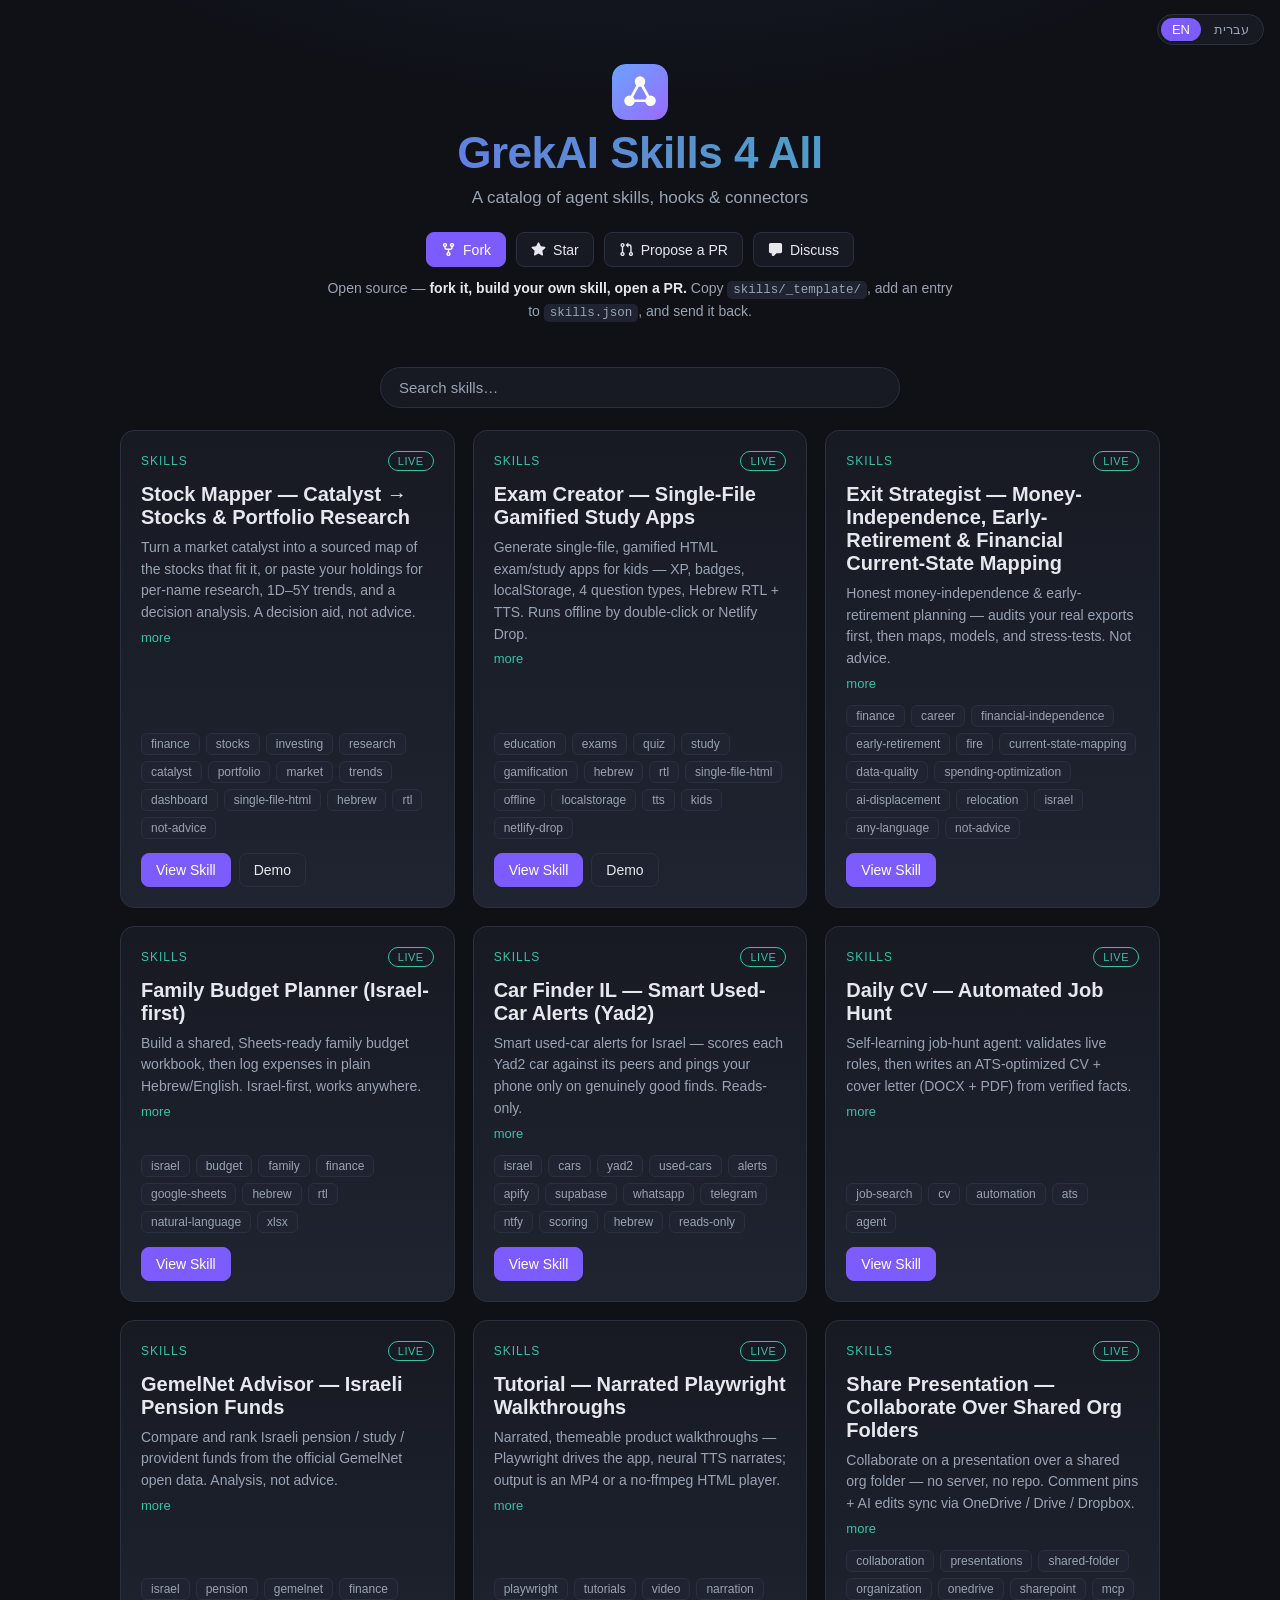
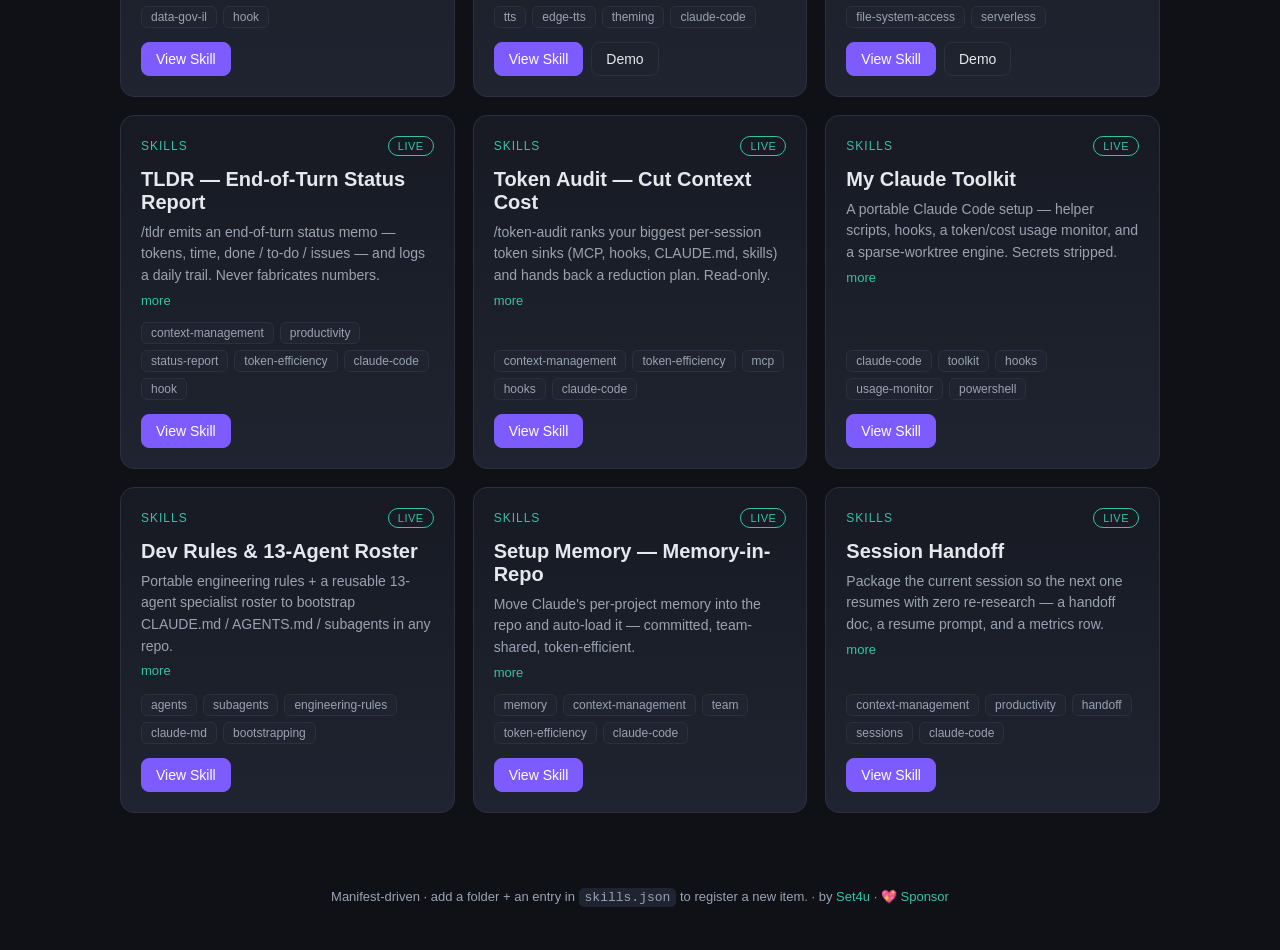
==== commit 252de20b: "feat(site): add live catalog search Add a search box above the catalog that filters cards as you typ" ====
--- a/index.html
+++ b/index.html
@@ -34,6 +34,10 @@
   </header>
 
   <main>
+    <div class="searchbar">
+      <input id="search" type="search" class="search__input" autocomplete="off" spellcheck="false" />
+      <button id="search-clear" class="search__clear" type="button" hidden>&times;</button>
+    </div>
     <section id="catalog" class="catalog" aria-live="polite"></section>
     <p id="empty" class="empty" hidden data-i18n="emptyCat">No items in this category yet.</p>
   </main>
@@ -43,7 +47,19 @@
   </footer>
 
   <script>
-    const state = { items: [], categories: [], active: "all" };
+    const state = { items: [], categories: [], active: "all", query: "" };
+
+    // Free-text match across id, title, summary, description and tags — both
+    // languages — so search works regardless of the active UI language. All
+    // whitespace-separated tokens must match (AND).
+    function matches(item, q) {
+      if (!q) return true;
+      const hay = [
+        item.id, item.title, item.title_he, item.summary, item.summary_he,
+        item.description, item.description_he, (item.tags || []).join(" ")
+      ].filter(Boolean).join(" ").toLowerCase();
+      return q.toLowerCase().split(/\s+/).filter(Boolean).every(tok => hay.includes(tok));
+    }
 
     function esc(s) {
       return String(s).replace(/[&<>"']/g, (c) =>
@@ -109,14 +125,36 @@
     function render() {
       const catalog = document.getElementById("catalog");
       const empty = document.getElementById("empty");
-      const items = state.active === "all"
+      const inCat = state.active === "all"
         ? state.items
         : state.items.filter(i => i.category === state.active);
+      const items = inCat.filter(i => matches(i, state.query));
       catalog.innerHTML = "";
       empty.hidden = items.length !== 0;
+      empty.textContent = state.query ? I18N.t("searchEmpty") : I18N.t("emptyCat");
       for (const item of items) {
         catalog.appendChild(card(item));
       }
+    }
+
+    function setupSearch() {
+      const search = document.getElementById("search");
+      const clear = document.getElementById("search-clear");
+      search.placeholder = I18N.t("searchPlaceholder");
+      search.setAttribute("aria-label", I18N.t("searchPlaceholder"));
+      clear.setAttribute("aria-label", I18N.t("clearSearch"));
+      search.addEventListener("input", () => {
+        state.query = search.value.trim();
+        clear.hidden = !search.value;
+        render();
+      });
+      clear.addEventListener("click", () => {
+        search.value = "";
+        state.query = "";
+        clear.hidden = true;
+        search.focus();
+        render();
+      });
     }
 
     function catLabel(id) {
@@ -185,6 +223,7 @@
       return el;
     }
 
+    setupSearch();
     load().catch(err => {
       document.getElementById("catalog").innerHTML =
         `<p class="empty">Failed to load catalog: ${err.message}</p>`;
--- a/assets/style.css
+++ b/assets/style.css
@@ -51,6 +51,40 @@
 .chip--active { background: var(--accent); border-color: var(--accent); color: #fff; }
 
 main { max-width: 1080px; margin: 0 auto; padding: 16px 20px 48px; }
+
+.searchbar { position: relative; max-width: 520px; margin: 0 auto 22px; }
+.search__input {
+  width: 100%;
+  box-sizing: border-box;
+  background: var(--panel);
+  color: var(--text);
+  border: 1px solid var(--border);
+  border-radius: 999px;
+  padding: 11px 18px;
+  padding-inline-end: 40px;
+  font-size: 15px;
+  outline: none;
+  transition: border-color .15s ease;
+}
+.search__input:focus { border-color: var(--accent); }
+.search__input::placeholder { color: var(--muted); }
+/* Hide the native search clear control; we render our own. */
+.search__input::-webkit-search-cancel-button { -webkit-appearance: none; appearance: none; }
+.search__clear {
+  position: absolute;
+  inset-inline-end: 8px;
+  top: 50%;
+  transform: translateY(-50%);
+  width: 26px; height: 26px;
+  border: none; border-radius: 50%;
+  background: var(--panel-2); color: var(--muted);
+  cursor: pointer; font-size: 18px; line-height: 1;
+  display: flex; align-items: center; justify-content: center;
+  transition: color .15s ease;
+}
+.search__clear:hover { color: var(--text); }
+/* display:flex above would override the UA [hidden] rule, so restore it. */
+.search__clear[hidden] { display: none; }
 
 .catalog {
   display: grid;
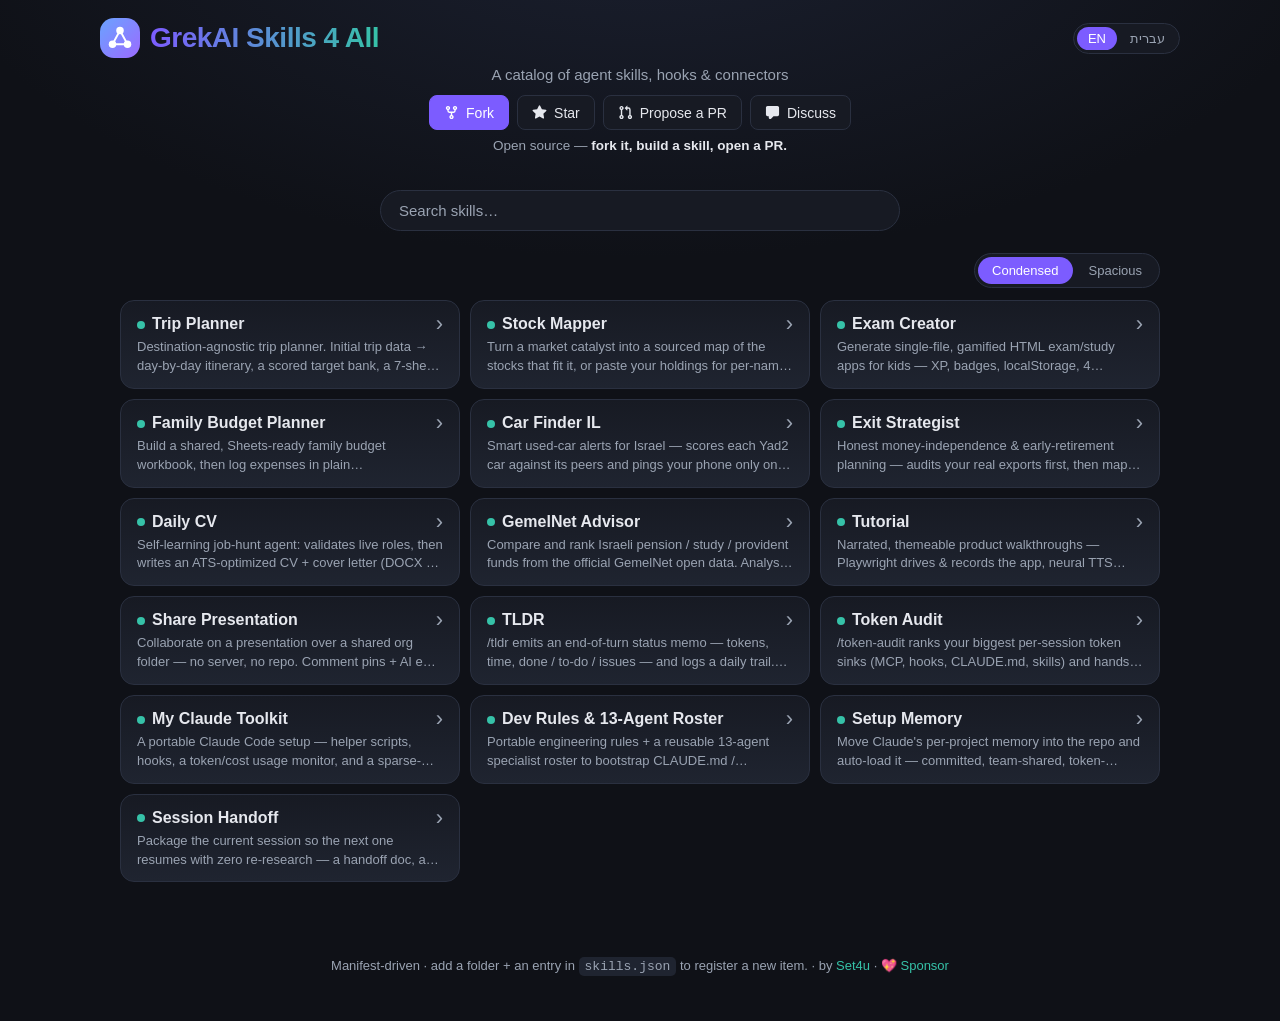
==== commit 38ade5ae: "home: condensed-by-default catalog, compact hero, viral skills above the fold Mobile-first homepage " ====
--- a/index.html
+++ b/index.html
@@ -21,14 +21,17 @@
 </head>
 <body>
   <header class="hero">
-    <div id="lang-switch" class="langswitch" aria-label="Language"></div>
-    <img class="hero-logo" src="./logo.svg" alt="" width="56" height="56" />
-    <h1 id="site-title">GrekAI Skills 4 All</h1>
+    <div class="hero__bar">
+      <div class="hero__brand">
+        <img class="hero-logo" src="./logo.svg" alt="" width="40" height="40" />
+        <h1 id="site-title" class="hero__wordmark">GrekAI Skills 4 All</h1>
+      </div>
+      <div id="lang-switch" class="langswitch" aria-label="Language"></div>
+    </div>
     <p id="site-tagline" class="tagline">A catalog of agent skills, hooks &amp; connectors</p>
     <div id="community" class="community community--hero"></div>
     <p class="contribute" data-i18n-html="contributeHtml">
-      Open source — <strong>fork it, build your own skill, open a PR.</strong>
-      Copy <code>skills/_template/</code>, add an entry to <code>skills.json</code>, and send it back.
+      Open source — <strong>fork it, build a skill, open a PR.</strong>
     </p>
     <nav id="filters" class="filters" aria-label="Categories"></nav>
   </header>
@@ -38,6 +41,9 @@
       <input id="search" type="search" class="search__input" autocomplete="off" spellcheck="false" />
       <button id="search-clear" class="search__clear" type="button" hidden>&times;</button>
     </div>
+    <div class="catalog-controls">
+      <div id="layout-toggle" class="segmented" role="group" aria-label="Layout"></div>
+    </div>
     <section id="catalog" class="catalog" aria-live="polite"></section>
     <p id="empty" class="empty" hidden data-i18n="emptyCat">No items in this category yet.</p>
   </main>
@@ -47,7 +53,19 @@
   </footer>
 
   <script>
-    const state = { items: [], categories: [], active: "all", query: "" };
+    const state = { items: [], categories: [], active: "all", query: "", layout: getLayout() };
+
+    // Layout: "condensed" (default — name + one line) or "spacious" (full cards).
+    function getLayout() {
+      try { const l = localStorage.getItem("layout"); if (l === "condensed" || l === "spacious") return l; } catch (e) {}
+      return "condensed";
+    }
+
+    // The short display name — the part before the "—" / "–" / " - " separator,
+    // with any trailing "(…)" stripped. "Trip Planner — Deterministic…" → "Trip Planner".
+    function shortTitle(t) {
+      return String(t).split(/\s[—–-]\s/)[0].replace(/\s*\(.*?\)\s*$/, "").trim();
+    }
 
     // Free-text match across id, title, summary, description and tags — both
     // languages — so search works regardless of the active UI language. All
@@ -76,7 +94,7 @@
     function ghbtn(href, label, icon, accent) {
       const svg = '<svg viewBox="0 0 16 16" aria-hidden="true"><path d="' + ICONS[icon] + '"/></svg>';
       return '<a class="ghbtn' + (accent ? " ghbtn--accent" : "") + '" href="' + esc(href) +
-        '" target="_blank" rel="noopener">' + svg + esc(label) + "</a>";
+        '" target="_blank" rel="noopener">' + svg + '<span class="ghbtn__label">' + esc(label) + "</span></a>";
     }
 
     function renderCommunity(site) {
@@ -101,7 +119,27 @@
       state.categories = data.categories || [];
       state.items = data.items || [];
       renderFilters();
+      renderLayoutToggle();
       render();
+    }
+
+    function renderLayoutToggle() {
+      const el = document.getElementById("layout-toggle");
+      if (!el) return;
+      const opts = [["condensed", I18N.t("layoutCondensed")], ["spacious", I18N.t("layoutSpacious")]];
+      el.innerHTML = opts.map(([k, label]) =>
+        '<button type="button" class="seg' + (state.layout === k ? " seg--active" : "") +
+        '" data-layout="' + k + '">' + esc(label) + "</button>").join("");
+      el.querySelectorAll(".seg").forEach((b) => {
+        b.addEventListener("click", () => {
+          const l = b.getAttribute("data-layout");
+          if (l === state.layout) return;
+          state.layout = l;
+          try { localStorage.setItem("layout", l); } catch (e) {}
+          renderLayoutToggle();
+          render();
+        });
+      });
     }
 
     function renderFilters() {
@@ -129,11 +167,12 @@
         ? state.items
         : state.items.filter(i => i.category === state.active);
       const items = inCat.filter(i => matches(i, state.query));
+      catalog.className = "catalog catalog--" + state.layout;
       catalog.innerHTML = "";
       empty.hidden = items.length !== 0;
       empty.textContent = state.query ? I18N.t("searchEmpty") : I18N.t("emptyCat");
       for (const item of items) {
-        catalog.appendChild(card(item));
+        catalog.appendChild(card(item, state.layout));
       }
     }
 
@@ -162,7 +201,7 @@
       return c ? I18N.loc(c, "label") : id;
     }
 
-    function card(item) {
+    function card(item, layout) {
       const el = document.createElement("article");
       el.className = "card";
       const detailHref = `./skill?id=${encodeURIComponent(item.id)}`;
@@ -185,6 +224,21 @@
       el.addEventListener("keydown", (ev) => {
         if (ev.key === "Enter" || ev.key === " ") { ev.preventDefault(); window.location.href = detailHref; }
       });
+
+      // Condensed (default): just the short name + one sentence, fully clickable.
+      // No tag chips / category / status badges — the whole card is the link.
+      if (layout === "condensed") {
+        el.classList.add("card--condensed");
+        const dot = item.status === "live" ? '<span class="dot" title="live"></span>' : "";
+        el.innerHTML = `
+          <div class="card__row">
+            <h2 class="card__title"><a class="card__titlelink" dir="auto" href="${detailHref}">${dot}${esc(shortTitle(title))}</a></h2>
+            <span class="card__chev" aria-hidden="true">›</span>
+          </div>
+          <p class="card__desc" dir="auto">${esc(short)}</p>`;
+        return el;
+      }
+
       const tags = (item.tags || []).map(t => `<span class="tag">${t}</span>`).join("");
       // Primary CTA opens the skill's own page; demo (if any) is a secondary link.
       const links = [`<a class="btn" href="${detailHref}">${I18N.t("viewSkill")}</a>`];
--- a/assets/style.css
+++ b/assets/style.css
@@ -18,11 +18,12 @@
   background: radial-gradient(1200px 600px at 50% -10%, #1b2030 0%, var(--bg) 60%);
   color: var(--text);
   min-height: 100vh;
+  overflow-x: hidden;
 }
 
 .hero {
   text-align: center;
-  padding: 64px 20px 28px;
+  padding: 18px 20px 18px;
   position: relative;
 }
 .hero h1 {
@@ -34,7 +35,22 @@
   background-clip: text;
   color: transparent;
 }
-.tagline { color: var(--muted); margin: 10px 0 24px; font-size: 17px; }
+.tagline { color: var(--muted); margin: 4px 0 12px; font-size: 15px; }
+
+/* Top bar: brand on the left, language switch alongside it. */
+.hero__bar {
+  display: flex; align-items: center; justify-content: space-between; gap: 12px;
+  max-width: 1080px; margin: 0 auto 8px;
+}
+.hero__brand { display: flex; align-items: center; gap: 10px; min-width: 0; }
+.hero__brand .hero-logo { margin: 0; flex: none; }
+/* Scoped with .hero to win over the legacy ".hero h1" size rule. */
+.hero .hero__wordmark {
+  margin: 0; font-size: clamp(18px, 5vw, 28px); letter-spacing: -0.5px; line-height: 1.1;
+  background: linear-gradient(90deg, var(--accent), var(--accent-2));
+  -webkit-background-clip: text; background-clip: text; color: transparent;
+}
+.hero__bar .langswitch { position: static; }
 
 .filters { display: flex; gap: 10px; justify-content: center; flex-wrap: wrap; }
 .chip {
@@ -147,7 +163,7 @@
 
 /* ---------- Contribute / community bar ---------- */
 .community { display: flex; align-items: center; gap: 10px; flex-wrap: wrap; margin: 4px 0 2px; }
-.community--hero { justify-content: center; margin: 20px auto 10px; }
+.community--hero { justify-content: center; flex-wrap: nowrap; gap: 8px; margin: 8px auto 6px; }
 .community__label {
   font-size: 11px; text-transform: uppercase; letter-spacing: 1px; color: var(--muted);
 }
@@ -164,7 +180,7 @@
 .ghbtn--accent { background: var(--accent); border-color: var(--accent); color: #fff; }
 .ghbtn--accent:hover { border-color: var(--accent); opacity: .9; }
 
-.contribute { text-align: center; color: var(--muted); font-size: 14px; margin: 4px auto 0; max-width: 640px; line-height: 1.6; }
+.contribute { text-align: center; color: var(--muted); font-size: 13.5px; margin: 2px auto 0; max-width: 640px; line-height: 1.5; }
 .contribute strong { color: var(--text); }
 .contribute code { background: var(--panel-2); padding: 2px 6px; border-radius: 5px; font-size: 12.5px; }
 
@@ -298,21 +314,56 @@
 [dir="rtl"] .codeblock pre, .markdown pre { direction: ltr; text-align: left; }
 [dir="rtl"] .codeblock code, .markdown code { unicode-bidi: isolate; }
 
+/* ---------- Layout toggle (condensed / spacious) ---------- */
+.catalog-controls { display: flex; justify-content: flex-end; max-width: 1080px; margin: 0 auto 12px; }
+.segmented {
+  display: inline-flex; gap: 2px; padding: 3px;
+  background: var(--panel); border: 1px solid var(--border); border-radius: 999px;
+}
+.seg {
+  background: transparent; color: var(--muted); border: none; border-radius: 999px;
+  padding: 6px 14px; font-size: 13px; cursor: pointer; font-family: inherit;
+  transition: background .15s ease, color .15s ease;
+}
+.seg:hover { color: var(--text); }
+.seg--active { background: var(--accent); color: #fff; }
+
+/* ---------- Condensed catalog (default): name + one line, fully clickable ---------- */
+.catalog--condensed {
+  grid-template-columns: repeat(auto-fill, minmax(min(340px, 100%), 1fr));
+  gap: 10px;
+}
+.card--condensed { padding: 12px 16px; gap: 3px; }
+.card--condensed .card__row { display: flex; align-items: center; justify-content: space-between; gap: 10px; }
+.card--condensed .card__title { font-size: 16px; margin: 0; line-height: 1.25; }
+.card--condensed .card__chev { color: var(--muted); font-size: 22px; line-height: 1; flex: none; }
+.card--condensed .card__desc {
+  margin: 0; font-size: 13px; line-height: 1.45;
+  display: -webkit-box; -webkit-line-clamp: 2; -webkit-box-orient: vertical; overflow: hidden;
+}
+.dot {
+  display: inline-block; width: 8px; height: 8px; border-radius: 50%;
+  background: var(--accent-2); margin-inline-end: 7px; vertical-align: middle;
+}
+
 /* ---------- Responsive ---------- */
 @media (max-width: 720px) {
-  .hero { padding: 54px 16px 22px; }
+  .hero { padding: 14px 16px 16px; }
   .hero--detail { padding: 30px 16px 16px; }
-  main { padding: 14px 16px 40px; }
+  main { padding: 10px 16px 40px; }
 }
 @media (max-width: 560px) {
-  .hero { padding: 56px 14px 18px; }
-  .tagline { font-size: 15px; margin: 8px 0 18px; }
+  .hero { padding: 12px 14px 14px; }
+  .tagline { font-size: 14px; margin: 4px 0 10px; }
   .catalog { grid-template-columns: 1fr; gap: 14px; }
+  .catalog--condensed { grid-template-columns: 1fr; gap: 10px; }
   .card { padding: 16px; }
+  .card--condensed { padding: 12px 14px; }
   .panel { padding: 16px; margin-top: 16px; }
-  .contribute { font-size: 13px; }
-  .community--hero { gap: 8px; margin: 16px auto 8px; }
-  .ghbtn { padding: 8px 12px; font-size: 13px; }
+  .contribute { font-size: 12.5px; }
+  /* Keep the four community buttons on a single line */
+  .community--hero { gap: 6px; margin: 8px auto 6px; }
+  .community--hero .ghbtn { padding: 7px 10px; font-size: 12.5px; gap: 5px; }
   .chip { padding: 7px 14px; }
   /* Comfortable tap targets, full-width primary actions */
   .card__links .btn, .detail__actions .btn { flex: 1 1 auto; text-align: center; padding: 10px 14px; }
@@ -323,7 +374,13 @@
   .copy { top: 8px; inset-inline-end: 8px; padding: 4px 9px; }
   .footer { padding: 24px 16px 40px; }
 }
+@media (max-width: 430px) {
+  /* Narrow phones: collapse community buttons to icons so they never wrap */
+  .community--hero .ghbtn__label { display: none; }
+  .community--hero .ghbtn { padding: 8px 11px; }
+}
 @media (max-width: 380px) {
-  .hero h1 { font-size: 25px; }
-  .langswitch { top: 10px; inset-inline-end: 12px; }
-}
+  .hero__wordmark { font-size: 18px; }
+  /* Skill-detail page keeps the floating switch */
+  .hero--detail .langswitch { top: 10px; inset-inline-end: 12px; }
+}
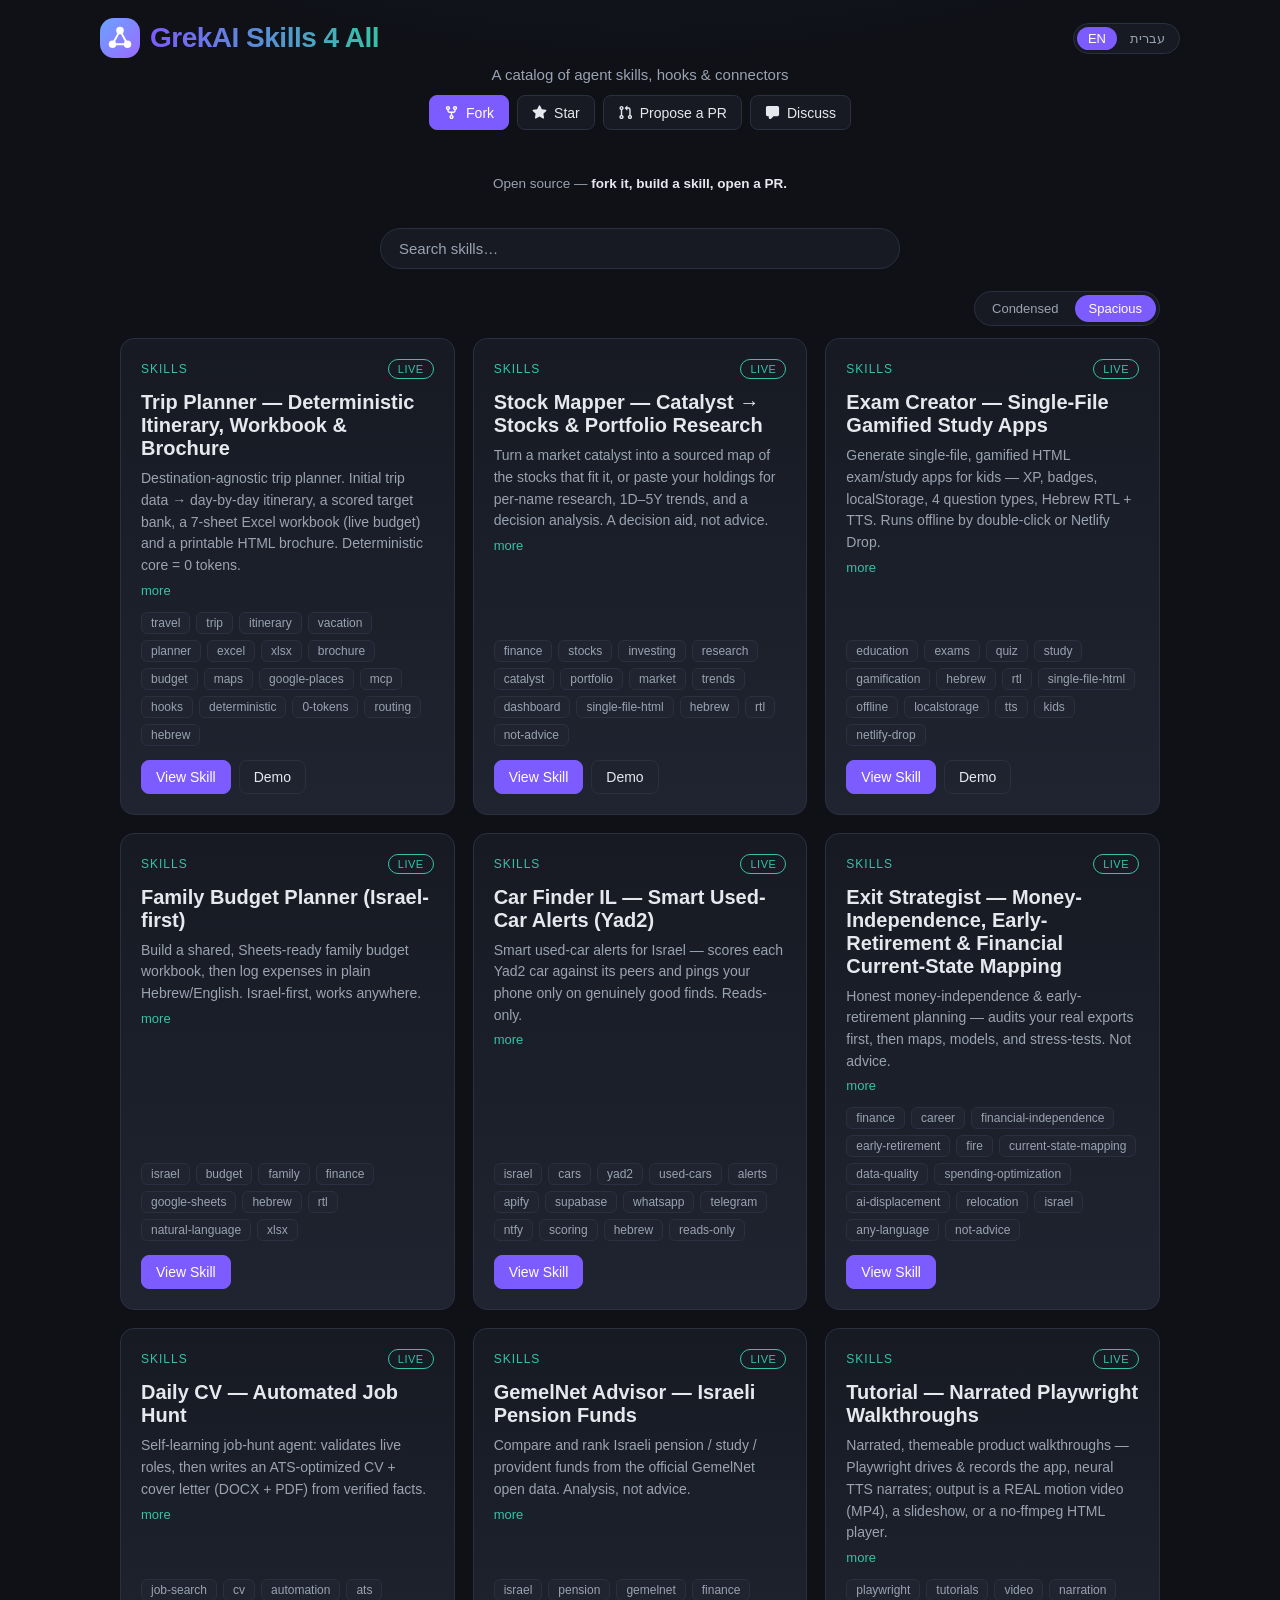
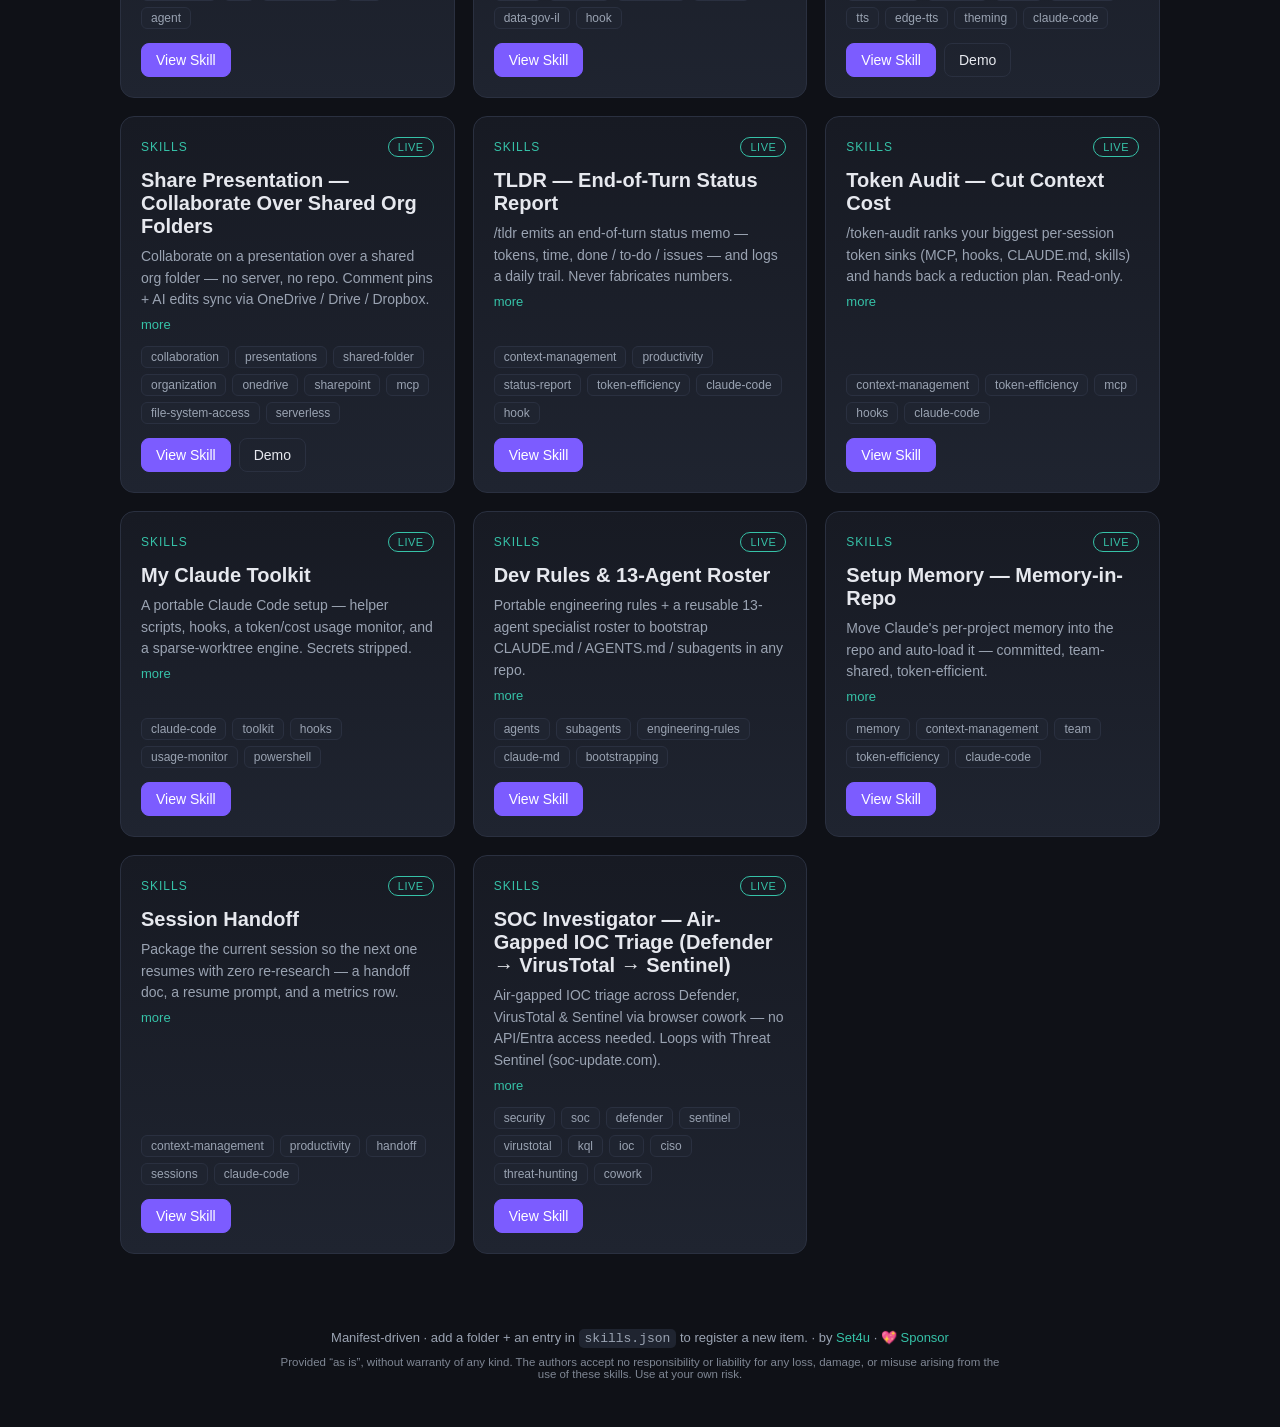
==== commit 5c1d9849: "catalog: PC-default spacious, Windows install, demo nav, sponsor, disclaimer - index.html: getLayout" ====
--- a/index.html
+++ b/index.html
@@ -30,6 +30,7 @@
     </div>
     <p id="site-tagline" class="tagline">A catalog of agent skills, hooks &amp; connectors</p>
     <div id="community" class="community community--hero"></div>
+    <div class="sponsor"><iframe src="https://github.com/sponsors/Kaidanov/button" title="Sponsor Kaidanov" height="32" width="114" style="border:0;border-radius:6px;"></iframe></div>
     <p class="contribute" data-i18n-html="contributeHtml">
       Open source — <strong>fork it, build a skill, open a PR.</strong>
     </p>
@@ -49,15 +50,17 @@
   </main>
 
   <footer class="footer">
-    <span data-i18n-html="footerCatalogHtml">Manifest-driven &middot; add a folder + an entry in <code>skills.json</code> to register a new item. &middot; by <a href="https://set4u.biz" target="_blank" rel="noopener">Set4u</a> &middot; <a href="https://set4u.biz" target="_blank" rel="noopener">💖 Sponsor</a></span>
+    <span data-i18n-html="footerCatalogHtml">Manifest-driven &middot; add a folder + an entry in <code>skills.json</code> to register a new item. &middot; by <a href="https://set4u.biz" target="_blank" rel="noopener">Set4u</a> &middot; <a href="https://github.com/sponsors/Kaidanov" target="_blank" rel="noopener">💖 Sponsor</a></span>
   </footer>
 
   <script>
     const state = { items: [], categories: [], active: "all", query: "", layout: getLayout() };
 
-    // Layout: "condensed" (default — name + one line) or "spacious" (full cards).
+    // Layout: "spacious" (full cards) or "condensed" (name + one line).
+    // No stored preference → desktop defaults to spacious, mobile to condensed.
     function getLayout() {
       try { const l = localStorage.getItem("layout"); if (l === "condensed" || l === "spacious") return l; } catch (e) {}
+      try { if (window.matchMedia && window.matchMedia("(min-width: 768px)").matches) return "spacious"; } catch (e) {}
       return "condensed";
     }
 
--- a/assets/style.css
+++ b/assets/style.css
@@ -190,6 +190,14 @@
 .footer code { background: var(--panel-2); padding: 2px 6px; border-radius: 5px; }
 .footer a { color: var(--accent-2); text-decoration: none; }
 .footer a:hover { text-decoration: underline; }
+.footer .disclaimer { display: block; margin-top: 10px; font-size: 11.5px; opacity: .8; max-width: 720px; margin-inline: auto; }
+
+/* GitHub Sponsors button */
+.sponsor { display: flex; justify-content: center; margin: 8px auto 4px; }
+.sponsor iframe { vertical-align: middle; }
+
+/* OS label above an install command block */
+.cmd-os { margin: 12px 0 4px; font-size: 12.5px; font-weight: 600; color: var(--muted); }
 
 /* ---------- Skill detail page ---------- */
 .hero--detail { padding: 40px 20px 20px; position: relative; }
